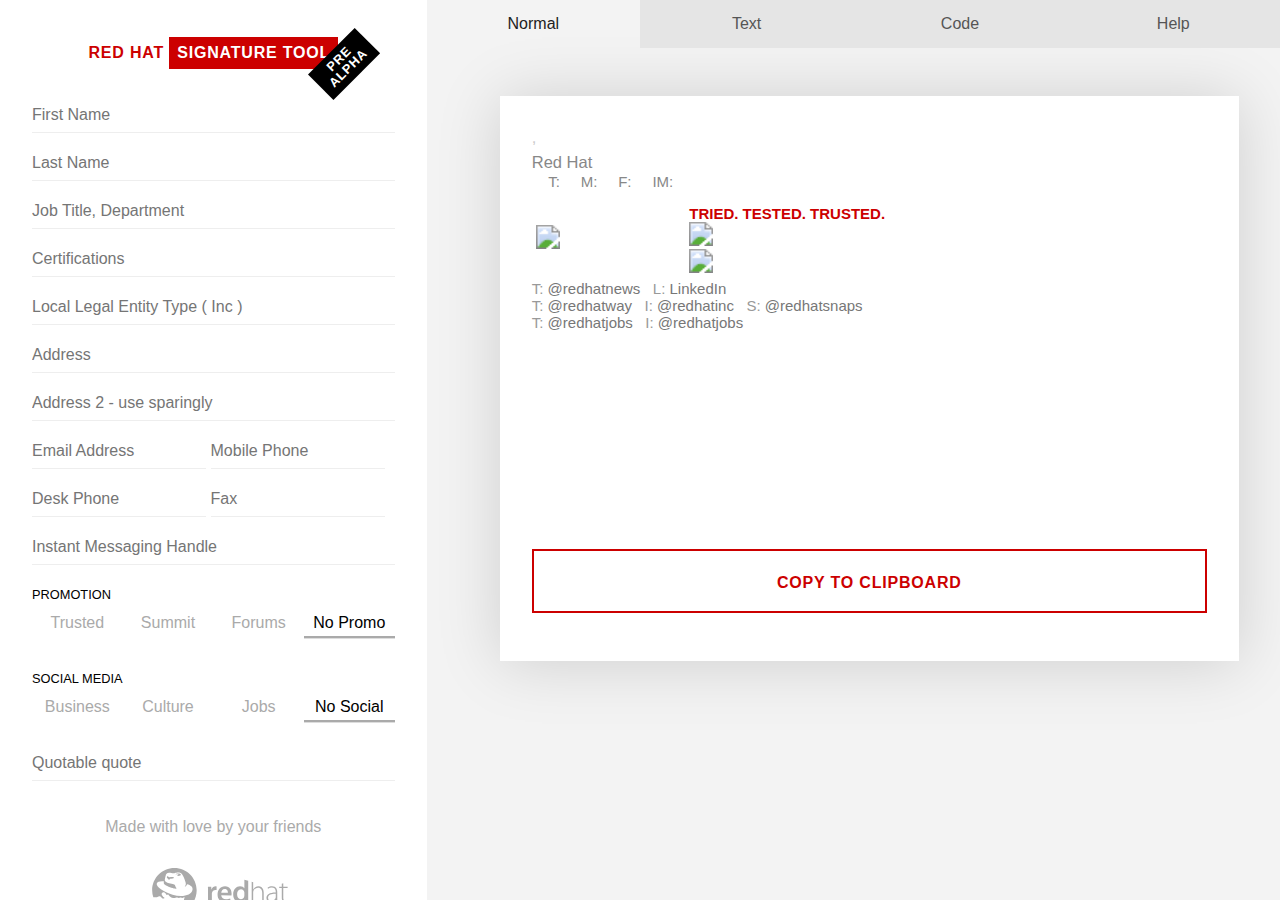
==== index.html @ 238000a9 "clipboard buttons added" ====
<!DOCTYPE html>
<html>
<head>
  <meta charset="UTF-8">
  <meta name="viewport" content="initial-scale=1">
  <title>Email Signature Generator</title>
  <link href="css/style.css"                  rel="stylesheet" />
  <link href="fonts/overpass.css"             rel="stylesheet" />
  <link href="fonts/overpass-mono.css"        rel="stylesheet" />
  <script src="js/jquery-3.1.1.js"></script>
</head>
<body>

<input type="checkbox" id="hideform"/>
<label for="hideform">Form</label>
<form>
<h1 class="badge">Red Hat <span>Signature Tool <em>PRE <br>Alpha</em></span></h1>

<input type="text"  class="firstname"  name="firstname" placeholder="First Name"/>
<input type="text"  class="lastname"   name="lastname"  placeholder="Last Name"/>
<input type="text"  class="position"  placeholder="Job Title, Department"/>
<input type="text"  class="certs"      placeholder="Certifications"/>

<input type="text"  class="legal"      placeholder="Local Legal Entity Type ( Inc )" title="eg:  Inc / Asia Pacific Pte Ltd "/>
<input type="text"  class="address"   placeholder="Address"/>
<input type="text"  class="address2"  placeholder="Address 2 - use sparingly"/>
<input type="email" class="email"     placeholder="Email Address"/>
<input type="tel"   class="mobile"    placeholder="Mobile Phone"/>
<input type="tel"   class="telephone" placeholder="Desk Phone"/>
<input type="tel"   class="fax" placeholder="Fax"/>
<input type="text"  class="im"  placeholder="Instant Messaging Handle"/>

<h3>Promotion</h3>
<div class="promo-selector options">
<input type="radio" name="promo-selector" id="promo-1" />
<label for="promo-1" >Trusted</label>

<input type="radio" name="promo-selector" id="promo-2" />
<label for="promo-2" >Summit</label>

<input type="radio" name="promo-selector" id="promo-3" />
<label for="promo-3" >Forums</label>

<input type="radio" name="promo-selector" id="nopromo" checked/>
<label for="nopromo" >No Promo</label>
<span></span></div>

<h3>Social Media</h3>
<div class="social-selector options">

<input type="radio" name="social-selector" id="social-1" />
<label for="social-1" >Business</label>

<input type="radio" name="social-selector" id="social-2" />
<label for="social-2" >Culture</label>

<input type="radio" name="social-selector" id="social-3" />
<label for="social-3" >Jobs</label>

<input type="radio" name="social-selector" id="nosocial" checked/>
<label for="nosocial" >No Social</label>
<span></span></div>

<input type="text" class="quote" placeholder="Quotable quote"/>


<div class="team-promo">
<a href="https://brand.redhat.com" target="_blank">
<p >Made with love by your friends</p>

<?xml version="1.0"?>
<svg xmlns="http://www.w3.org/2000/svg" viewBox="0 0 500 170" style="display:block; margin:.5em" height="3em" width="100%" class="redhat-logo">
<path  style="fill:currentcolor" d="m 495.6,120.6 c 0,1.8 -1.5,3.3 -3.3,3.3 -1.8,0 -3.3,-1.5 -3.3,-3.3 0,-1.8 1.5,-3.3 3.3,-3.3 1.8,0 3.3,1.5 3.3,3.3 z m -3.3,-4 c -2.2,0 -4,1.8 -4,4 0,2.2 1.8,4 4,4 2.2,0 4,-1.8 4,-4 0,-2.2 -1.8,-4 -4,-4 z m 0,3.8 c 0.6,0 1,-0.1 1,-0.7 0,-0.5 -0.4,-0.6 -0.9,-0.6 l -0.8,0 0,1.3 z m -0.7,2.3 -0.6,0 0,-4.1 1.5,0 c 1,0 1.5,0.3 1.5,1.1 0,0.8 -0.5,1.1 -1.1,1.2 l 1.2,1.8 -0.7,0 -1.1,-1.8 -0.7,0 z m -22.2,-64.92 0,11.91 15.4,0 0,4.34 -15.4,0 0,35.17 c 0,6.9 2.2,11.2 8,11.2 2.8,0 4.7,-0.4 6.1,-0.9 l 0.7,4.2 c -1.8,0.7 -4.2,1.3 -7.5,1.3 -3.9,0 -7.2,-1.3 -9.3,-3.9 -2.5,-2.8 -3.3,-7.4 -3.3,-12.9 l 0,-34.17 -9.1,0 0,-4.34 9.1,0 0,-9.94 z m -21.3,32.06 c 0,-9.67 -3,-21.38 -18.6,-21.38 -4.9,0 -10.9,1.32 -15.8,4.67 l 1.7,3.89 c 3.9,-2.76 8.8,-4.03 13.5,-4.03 12.8,-0.1 13.9,10.59 13.9,15.94 l 0,1.44 c -22,-0.23 -33,7.33 -33,19.73 0,7.3 5,14.9 15.9,14.9 8.6,0 14.6,-4.8 16,-6.9 l 2.3,5.7 4.9,0 c -0.6,-4.2 -0.8,-8.6 -0.8,-12.9 z m -5.3,16.66 c 0,0.9 -0.2,2.1 -0.6,3.2 -1.8,5.3 -7,10.9 -16,10.9 -5.6,0 -10.7,-3.5 -10.7,-11.3 0,-13 15.5,-14.77 27.3,-14.43 z m -42.7,-15.34 0,32.64 -5.3,0 0,-32.05 c 0,-9.74 -3.8,-18.62 -14.9,-18.62 -7.7,0 -14,5.52 -16.3,12.25 -0.6,1.6 -0.8,3.13 -0.8,5.33 l 0,33.09 -5.3,0 0,-71.31 5.3,1.58 0,25.29 0.3,0 c 1.5,-3.01 4.1,-5.92 7.3,-7.8 3.1,-1.91 6.8,-3.1 10.9,-3.1 5.2,0 18.8,2.56 18.8,22.7 z m -68.5,1.09 c 0,-1.09 -0.1,-2.46 -0.3,-3.57 -1.3,-5.26 -5.7,-9.59 -11.8,-9.59 -8.8,0 -13.7,7.76 -13.7,17.81 0,9.9 4.9,17.2 13.5,17.2 5.6,0 10.5,-3.9 11.8,-9.8 0.4,-1.2 0.5,-2.5 0.5,-3.9 z M 202.9,87.1 c 0,-7.23 -0.1,-12.55 -0.4,-17.36 l 11.8,0 0.5,10.26 0.4,0 c 2.7,-7.6 9,-11.48 14.8,-11.48 1.4,0 2.1,0 3.2,0.29 l 0,12.87 c -1.3,-0.25 -2.4,-0.38 -4.1,-0.38 -6.5,0 -11,4.14 -12.2,10.33 -0.3,1.2 -0.4,2.65 -0.4,4.17 l 0,28 -13.7,0 z m 142.3,21.5 c 0,5.6 0.2,11.5 0.5,15.2 l -12.2,0 -0.6,-8.6 -0.3,0 c -3.2,6.1 -9.7,9.8 -17.5,9.8 -12.9,0 -23.1,-11 -23.1,-27.6 -0.1,-18.13 11.2,-28.88 24.2,-28.88 7.4,0 12.7,3.05 15.1,7.04 l 0.3,0 0,-30.48 13.6,3.85 z m -59.3,-8.1 c 0.2,-1.2 0.5,-3.3 0.5,-5.8 0,-11.83 -5.8,-26.28 -23.3,-26.28 -17.4,0 -26.5,14.11 -26.5,28.98 0,16.6 10.3,27.4 27.9,27.4 7.8,0 14.2,-1.4 18.8,-3.4 l -2,-9.4 c -4.1,1.5 -8.6,2.5 -14.9,2.5 -8.7,0 -16.3,-4.3 -16.7,-14.1 z m -36.2,-9.58 c 0.6,-5.54 4.1,-13.17 12.5,-13.17 9.2,0 11.3,8.16 11.3,13.17 z m -83.8,29.68 c 0,1.8 -1.4,3.3 -3.2,3.3 -1.8,0 -3.3,-1.5 -3.3,-3.3 0,-1.8 1.5,-3.3 3.3,-3.3 1.8,0 3.2,1.5 3.2,3.3 z m -3.2,-4 c -2.2,0 -4,1.8 -4,4 0,2.2 1.8,4 4,4 2.2,0 4,-1.8 4,-4 0,-2.2 -1.8,-4 -4,-4 z m 0,3.8 c 0.5,0 1,-0.1 1,-0.7 0,-0.5 -0.5,-0.6 -0.9,-0.6 l -0.9,0 0,1.3 z m -0.8,2.3 -0.6,0 0,-4.1 1.6,0 c 0.9,0 1.4,0.3 1.4,1.1 0,0.8 -0.4,1.1 -1,1.2 l 1.1,1.8 -0.7,0 -1,-1.8 -0.8,0 z"></path>
<path style="fill:#fff" d="M150.1 125c-3.1-.7-6.3-1.1-9.5-1.1-5.6 0-10.8.8-14.4 2.5-.8.4-.8.9-.6 1.6.4 1.3-.3 2.7-3.9 3.5-5.4 1.2-8.8 6.7-10.7 8.6-2.3 2.1-8.8 3.5-7.8 2.2.8-1 3.7-4.2 5.4-7.6 1.6-3 3-3.9 4.9-6.8.6-.8 2.8-3.8 3.4-6.2.8-2.3.5-5.2.8-6.4.4-1.7 2-5.4 2.1-7.5.1-1.2-4.9 1.7-7.3 1.7-2.4 0-4.8-1.5-6.9-1.6-2.7-.1-4.4 2.1-6.74 1.7-1.37-.2-2.52-1.4-4.9-1.5-3.4-.2-7.57 1.9-15.38 1.6-7.68-.2-14.77-9.7-15.74-11.2-1.13-1.8-2.52-1.8-4.03-.4-1.5 1.4-3.36.3-3.9-.6-1-1.8-3.7-6.92-7.87-8-5.77-1.5-8.7 3.2-8.3 6.9.38 3.8 2.83 4.9 3.96 6.9 1.12 2 1.7 3.3 3.84 4.2 1.5.6 2.07 1.6 1.62 2.8-.4 1.1-1.97 1.3-3 1.4-2.2.1-3.74-.5-4.86-1.2-1.3-.9-2.37-2-3.5-4-1.33-2.2-3.4-3.1-5.83-3.1-1.16 0-2.24.3-3.2.8-3.8 2-8.3 3.1-13.17 3.1H9.1C19.64 138.5 49.14 161 83.88 161c27.73 0 52.13-14.3 66.23-36"></path>
<path style="fill:currentcolor" d="m 150.1,125 c -2.6,-0.6 -6.3,-1.1 -9.5,-1.1 -5.6,0 -10.7,0.9 -14.4,2.5 -0.5,0.2 -0.7,0.6 -0.7,1.1 0,0.2 0,0.4 0.1,0.5 0.4,1.3 -0.3,2.7 -3.9,3.5 -5.4,1.2 -8.8,6.7 -10.7,8.6 -2.3,2.1 -8.8,3.5 -7.8,2.2 0.8,-1 3.7,-4.2 5.4,-7.6 1.6,-3 3,-3.9 4.9,-6.8 0.6,-0.8 2.8,-3.8 3.4,-6.2 0.8,-2.3 0.5,-5.2 0.8,-6.4 0.4,-1.7 2,-5.4 2.1,-7.5 0.1,-1.2 -4.9,1.7 -7.3,1.7 -2.4,0 -4.8,-1.5 -6.9,-1.6 -2.6,-0.1 -4.3,2.1 -6.74,1.7 -1.36,-0.2 -2.51,-1.4 -4.9,-1.5 -3.41,-0.1 -7.56,1.9 -15.37,1.6 -7.68,-0.2 -14.78,-9.7 -15.75,-11.2 -1.13,-1.8 -2.52,-1.8 -4.03,-0.4 -1.51,1.4 -3.37,0.3 -3.9,-0.6 -1.01,-1.8 -3.7,-6.92 -7.87,-8 -5.77,-1.5 -8.69,3.19 -8.31,6.9 0.38,3.8 2.83,4.9 3.96,6.9 1.14,2 1.72,3.3 3.85,4.2 1.51,0.6 2.07,1.6 1.62,2.8 -0.39,1.1 -1.96,1.3 -3,1.4 -2.2,0.1 -3.74,-0.5 -4.86,-1.2 -1.31,-0.9 -2.37,-2 -3.51,-4 -1.32,-2.2 -3.4,-3.1 -5.82,-3.1 -1.15,0 -2.23,0.3 -3.19,0.8 -3.8,2 -8.31,3.1 -13.18,3.1 l -5.481,0 C 6.45,99.4 5,90.95 5,82.13 5,38.57 40.32,3.26 83.88,3.262 c 43.52,0 78.82,35.31 78.82,78.87 0,15.77 -4.6,30.57 -12.6,42.87 z m -49.2,-7.2 c -1.03,1.2 -1.47,1.6 -2.21,2.2 -1.78,1.4 -3.81,-0.2 -5.11,-1 -2.9,-1.7 -5.23,-0.6 -5.8,0.7 -0.57,1.3 0.1,2.9 1.64,2.7 2.21,-0.3 2.31,0.1 3.9,1.1 2.98,1.9 5.15,0.8 6.26,-0.1 0.92,-0.7 1.42,-1.3 1.92,-2.2 0.9,-1.7 0.2,-3 -0.3,-3.4 -0.1,-0.1 -0.2,-0.1 -0.3,0 z"></path>
<path style="fill:#fff" d="m 87.26,25.76 c 3.86,-0.47 10.35,-1.28 10.82,1.61 0.18,1.13 -1.98,2.32 -5.13,3.05 -0.34,0.1 -0.33,0.54 0,0.67 1.32,0.38 2.86,0.65 4.49,0.65 5.06,0.12 9.16,-1.71 9.26,-4.07 0.1,-2.36 -4,-4.39 -9.04,-4.49 -0.99,0 -1.98,0 -3.09,0.15 -3.02,0.3 -5.62,1.1 -7.42,1.98 -0.29,0.14 -0.28,0.45 0.11,0.45 z m -9.53,15.06 c 4.35,-0.32 4.79,-1.32 4.66,-2.39 -0.14,-1.25 -2.77,-2.71 -6.67,-2.71 -3.84,0 -6.6,0.46 -8.99,0.56 -2.39,0.1 -4.24,-1.69 -5.1,-2.76 -0.71,-0.88 -2.97,-1.73 -4.2,1.1 -1.24,2.86 1.07,5.93 2.97,6.33 0,0 3.17,5.89 5.57,3.33 1.71,-1.82 2.65,-2.8 11.76,-3.46 z m 43.87,28.83 c 2.9,-1.57 5.5,-3.63 6.8,-8.5 13.4,3.02 21.3,10 19.6,19.43 C 144.2,101.3 110.3,108.3 77.23,98.3 45.75,88.79 18.11,69.8 21.31,58.68 c 1.86,-6.48 12.13,-9.24 25.82,-7.76 -2.08,4.23 -1.92,9.21 7.14,14.75 11.07,6.29 29.79,11.66 34.85,11.14 1.89,-0.2 3.58,-1.13 1.89,-2.27 -1.7,-1.13 -3.21,-3.4 -4.16,-7.36 C 86.33,64.97 85.73,61.89 73.83,59.63 48.31,54.77 49.29,47.55 50.05,43.4 c 0,0 2.26,-10.19 3.21,-13.78 0.94,-3.59 3.38,-11.82 19.82,-8.12 9.5,2.14 14.62,-0.52 17.24,-1.19 7.1,-1.82 14.98,-0.57 19.28,3.9 4.5,4.63 10.7,18.9 13.7,29.57 1.5,5.42 1.1,8.02 0.3,9.85 -0.5,1.25 -0.8,2.05 -2.7,5.22 -0.3,0.56 -0.1,1.17 0.7,0.8 z"></path>
</svg>
<h4>BRAND TEAM</h4>
<br></a>
</div>
</form>



<section class="preview">
<input type="radio" name="preview"  id="normal-view" checked />
<label for="normal-view">Normal</label>

<input type="radio" name="preview"  id="text-view"/>
<label for="text-view">Text</label>

<input type="radio" name="preview"  id="html-view" />
<label for="html-view">Code</label>

<input type="radio" name="preview"  id="help" />
<label for="help">Help</label>

<section  class="sig-section standard">
<div class=" sig-container">


<p class="fullname-container" style="font-weight:bold; margin:0; padding:0; font-size: 14px; text-transform: uppercase; margin-bottom:0;">
  <span class="firstname-container"></span> <span class="lastname-container"></span></p>

<p class="position-container" style="font-weight:normal; font-size:11px;  margin:0;margin-bottom:4px;  text-transform: uppercase"><span class="position"></span><span class="cert" style=color:#ccc;"">, <span  style="font-weight:normal; color:#aaa;  margin:0; "></span></span></p>
<p  class="legal-container"  style="font-weight:normal; margin:0; font-size:11px; color:#888;">Red Hat <span></span></p>


<span class="address-container" style="font-size:10px; margin: 0; color:#aaa;">
<p style="font-size:11px; margin: 0 ;"></p>
</span>
<span class="address2-container" >
<p style="font-size:11px; margin: 0 ; color:#aaa;"></p>
</span>

<p class="contact-container"
    style="font-weight:normal; margin:0; font-size:10px; color:#888; margin-bottom:6px; ">

    <span class="email-container" style="margin:0; padding:0;">
      <a class="email-anchor" style="color:#0088ce;font-size:10px;margin:0;text-decoration:none;font-family:'overpass', sans-serif;" href="mailto:"><span class="output_email_address"></span></a>
       &nbsp; &nbsp;
    </span>

    <span class="telephone-container">T: <a href="" style="color:#0088ce;font-size:11px;margin:0;text-decoration:none;font-family:'overpass', sans-serif;"></a>  &nbsp; &nbsp;</span>
    <span class="mobile-container"   >M: <a href="" style="color:#0088ce;font-size:11px;margin:0;text-decoration:none;font-family:'overpass', sans-serif;"></a>  &nbsp; &nbsp;</span>
    <span class="fax-container"      >F: <a href="" style="color:#0088ce;font-size:11px;margin:0;text-decoration:none;font-family:'overpass', sans-serif;"></a>  &nbsp; &nbsp;</span>
    <span class="im-container"      >IM: <span></span></span>
</p>
<table border="0" cell-padding="0" cell-spacing="0">
<tr>
<td width="100px"><a href="https://red.ht/sig"> <img src="https://www.redhat.com/profiles/rh/themes/redhatdotcom/img/logo-red-hat-black.png" width="90" height="auto"></a> </td>


<td class="promo" style="font-weight:normal; font-size:10px; ">
<div class="promo promo-1"><a href="https://redhat.com/trusted" style="text-decoration: none; color:#c00; font-weight: bold;">TRIED. TESTED. TRUSTED.</a></div>
<div class="promo promo-2">
<a href="https://redhat.com/summit"  style="text-decoration:none;" target="_blank"><img outline="0" width="70px"
height="auto"
style="outline:0"
src="https://www.redhat.com/cms/managed-files/summit_logo_170_0.png" /></a>
</div>

<div class="promo promo-3">

  <a href="https://www.redhat.com/en/about/events?f[0]=field_event_type%3A531&rset1_format=list"  style="text-decoration:none;" target="_blank">
  <img width="80px"
  height="auto"
  style="outline:0"
  src="https://s3.amazonaws.com/media-p.slid.es/uploads/team-32/images/2697597/forum-logo.svg
"></a></div>
</td>


</tr></table>

<div class="social" style="font-weight:normal; font-size:10px;">
<div class="social social-1"  style="color:#999;">
  T: <a href="https://twitter.com/redhatnews"        title="twitter"   target="_blank" style="text-decoration:none; color:#777">@redhatnews</a> &nbsp;
  L: <a href="https://www.linkedin.com/company/red-hat"  title="LinkedIn" target="_blank" style="text-decoration:none; color:#777">LinkedIn</a>
</div>
<div class="social social-2" style="color:#999;">
  T: <a href="https://twitter.com/redhatway"        title="twitter"   target="_blank" style="text-decoration:none; color:#777">@redhatway</a> &nbsp;
  I: <a href="https://instagram.com/redhatinc"      title="instagram" target="_blank" style="text-decoration:none; color:#777">@redhatinc</a> &nbsp;
  S: <a href="https://snapchat.com/add/redhatsnaps" title="snapchat"  target="_blank" style="text-decoration:none; color:#777">@redhatsnaps</a>

</div>
<div class="social social-3" style="color:#999;">
  T: <a href="https://twitter.com/redhatjobs"        title="twitter"   target="_blank" style="text-decoration:none; color:#777">@redhatjobs</a> &nbsp;
  I: <a href="https://instagram.com/redhatjobs"      title="instagram" target="_blank" style="text-decoration:none; color:#777">@redhatjobs</a> &nbsp;

</div>

</div>

<div class="quote-container"  style="margin: 1em 0;font-size: 10px; font-style:italic">
  <blockquote style="margin:0; font-size: 10px; font-style:italic"></blockquote></div>

</div>
<a class="btn plaintext" />copy to clipboard</a>

</section>

<section  class=" plaintext sig-section">
<div class=" sig-container" id="standard-target">

<p class="fullname-container"><span class="firstname-container"></span> <span class="lastname-container"></span></p></p>
  <span class="position-container">
    <span class="position"></span>
    <span class="cert">, <span></span></span>
  </span>
<br>
  <p    class="legal-container"> Red Hat <span></span></p>
  <span class="address-container"><p></p> </span>
  <span class="address2-container" ><p></p></span>
  <p class="contact-container">
      <span class="email-container"> <span class="email-anchor"><span class="output_email_address"></span></span> &nbsp; &nbsp; </span>
      <span class="telephone-container">T: <a></a> &nbsp; &nbsp;</span>
      <span class="mobile-container"   >M: <a></a>  &nbsp; &nbsp;</span>
      <span class="fax-container"      >F: <a></a> &nbsp; &nbsp;</span>
      <span class="im-container"       >IM: <span></span></p>

  <p>
    <span class="promo">
      www.redhat.com  |
      <span class="promo promo-1">TRIED. TESTED. TRUSTED. | redhat.com/trusted</span>
      <span class="promo promo-2"> Red Hat Summit | redhat.com/summit </span>
      <span class="promo promo-3">Red Hat Forum - We are coming to a city near you</span>
    </span>
  </p>

  <div class="social" >
  <div class="social social-1" > Twitter: @redhatnews | linkedin.com/company/red-hat  </div>
  <div class="social social-2" > Twitter:  @redhatway  | Instagram: @redhatinc |  Snapchat: @redhatsnaps </div>
  <div class="social social-3" > Twitter: @redhatjobs  |  Instagram: @redhatjobs  </div>
  </div>

  <div class="quote"><blokquote></blockquote></div>
</div>
<a class="btn plaintext" />copy to clipboard</a>

</section>
<section  class="sig-section html">
<div class="sig-container " id="html">

<textarea class="form-control" rows="10">
Type something in the editor
</textarea>

</div>
<a class="btn plaintext" />copy to clipboard</a>

</section>

<section  class="sig-section help">

<h1>How to use your signature</h1>
<p>Click the box and copy to your clipboard, then paste it into your email client's signature setting.</p>
<p>Detailed instructions soon</p>
 
</section>
</section>
<script src="js/clipboard.min.js"></script>
<script src="js/index.js"></script>

</body>
</html>
---- css/style.css ----
* {
  box-sizing: border-box;
}


::selection {
  background: #c00; color: white; opacity:1;/* WebKit/Blink Browsers */
}
::-moz-selection {
  background: #c00; color: white;opacity:1; /* Gecko Browsers */
}

body {
  margin: 0;
  padding: 0;
  height: 101vh;
}
.badge em{position:absolute; right:-3em; color: white;
  background-color:black;  line-height:1em; top:.7em; font-size:.8em;
  padding: .4em .7em; display:block; transform:rotate(-45deg); font-style:normal;
animation: beta-wobble 6s cubic-bezier(.1,.1,.1,2) infinite ;
}

@keyframes beta-wobble{

45%{transform:rotate(-45deg)}
48%{transform:rotate(-30deg)}
55%{transform:rotate(-45deg)}
}
.badge span{position:relative}
.badge {user-select:none;
position:relative;
  text-transform: uppercase;
  line-height: 1em;
  font-weight: 800;
  font-size: 1em;
  cursor:normal;
  text-align: center;
  letter-spacing: .05em;
  color: #c00;
  padding: 0.666em 0;
}

.badge span {
  font-weight: 700;
  position: relative;
  background-color: #c00;
  color: #fff;
  display: inline-block;
  white-space: nowrap;
  padding: 0em 0.5em;
  height: 2em;
  line-height: 2em;
  background-image: url("data:image/svg+xml;charset=utf8,%3Csvg xmlns='http://www.w3.org/2000/svg' viewBox='0 0 10 10' preserveAspectRatio='none' style='fill:#a00'%3E %3Cpath d='M 10,0 10,10 0,10 Z'/%3E %3C/svg%3E");
}

body, input {
  font-family: overpass,sans-serif;
}
label, h3{user-select:none}

h3 {
  font-weight: 500;
  font-size: .8em;
  text-transform: uppercase;
  padding-top: 0em;
  margin:0; padding:0;
  margin-bottom:-3em;
}

.standard {
  margin: 1em 0;
}

.plaintext {
  font-family: overpass-mono, monospace;
  font-size: 10px;
}
.plaintext *{margin:0 !important; padding:0 !important;}

form {
  line-height: 3em;
  overflow: hidden;
  overflow-y:auto;

  transition: all .5s ease;
  min-height: 5em;
  background-color: #fff;

  padding: 1em 2em;
  position: relative;

}

.preview {
  height: 100vh;
  background: #f3f3f3 /*linear-gradient(to left, transparent 0%, #ccc 100%)*/;

  background-repeat: repeat-y;
  background-size: .5em;
  background-position: top left;
}

label[for="hideform"] {
  padding: 0 1em;
  cursor: pointer;
  user-select: none;
  background-color: rgba(20,20,20,0.8);

  transition: all .3s ease;
  display: block;
  width: 9em;
  line-height: 3em;
  height: 3em;
  color: white;
  position: relative;
  z-index: 9;
}


.team-promo{text-align:center; user-select:none; color:#aaa;}

.team-promo a{color:currentcolor; text-decoration:none;}
label[for="hideform"]:before {
  content: "Hide ";
}

[id="hideform"] {
  display: none;
}
[id="hideform"]:checked ~ label[for="hideform"] {
  background-color: #c00;
  color: white;
  width: 10em;
  z-index:9;
  top: 3em;
}
[id="hideform"]:checked ~ label[for="hideform"]:before {
  content: "Show ";
}
[id="hideform"]:checked ~ form {
  max-height: 0;
  min-height: 0;
  height: 0;
  opacity: 0;
  padding:0; margin:0;
}

label[for="hideform"] {
  position: fixed;
  top: 5em;
  right: 0;
}

.options {
  padding: .666em 0;
  margin: 0;
  height: 3em;
  white-space: nowrap;
}

.options label {
  cursor: pointer;
  padding: .5em 0;
  transition: box-shadow .15s ease;
  color: #aaa;
  width: 25%;
  margin: 0;
  display: inline-block;
  float: left;
  text-align: center;
}

.options {
  clear: both;
}

.options [type="radio"] {
  cursor: pointer;
  position: absolute;
  appearance: none;
  display: inline-block;
  float: left;
  width: 25%;
  margin: 0;
  padding: 0;
  top: 0;
  opacity: 0;
  height: 4.5em;
  z-index: 9;
}
.options [type="radio"]:checked + label {
  color: #000;
}
.options [type="radio"]:focus + label {
  color: 000;

}
 .options [type="radio"]:focus ~ span {
  background-color: transparent;
  top: 3.25em;focus
  opacity: 0.4;
  height: .4em; box-shadow: none;
  animation: pulse 3s ease ;
  box-shadow: 0 .2em #7cd5ee ;

}

@media (min-width: 55em) {
  .options {
    position: relative;
}

form{max-height: 100vh;}
  [for="hideform"] {
    display: none !important;
  }


  [id="hideform"]:checked ~ .preview { margin-left:0}
[id="hideform"]:checked ~ label[for="hideform"] {
    display: block !important;
  }

.preview{transition: margin .5s ease}



form{width: 50%;position: absolute;
top: 0;
left: 0;


}


  [for="hideform"] {
    display: none !important;
  }

[id="hideform"]:checked ~ label[for="hideform"] {
    display: block !important;
  }



    .preview {
      margin-left: 50%;

    }
}
@media (min-width: 70em) {
  form {
    width: 33.333%;
    min-height: 100vh;
    transition: none;
    position: absolute;
    top: 0;
    left: 0;
  }
  .preview {
    margin-left: 33.33333%;
    padding-left: 2em;
  }
}
.options {
  position: relative;
}

.options:nth-child(odd) {

}

.options:nth-child(odd):before {
  content: "";
  display: block;
  top: 0;
  height: 3em;
  position: absolute;
}

.options > span {
  display: block;
  height: .125em;
  padding: 0;
  position: absolute;
    width: 25%;
  transition: all cubic-bezier(0.4, 0.1, 0.1, 1.3) 0.35s;
  left: 75%;
  top:3.2em;
  height: .25em; box-shadow: 0 .15em #aaa
}


.options input:nth-child(1):checked ~ span {
  opacity: 1;
  left: 0;
}

.options input:nth-child(3):checked ~ span {
  opacity: 1;
  left: 25%;
}

.options input:nth-child(5):checked ~ span {
  opacity: 1;
  left: 50%;
}

.options input:nth-child(7):checked ~ span {
  opacity: 1;
  left: 75%;
}


[type="text"],
[type="email"],
[type="tel"] {
  transition: box-shadow 0.3s cubic-bezier(0.2, 0.1, 0.1, 1.5);
  outline: 0;
  background-color: transparent !important;
  font-weight: 400;
  font-size: 1em;
  padding: 0.5em 0;
  box-shadow: 0 1px #eee;
  border: 0;
  border-radius: 0;
  width: 100%;
}
[type="text"]:focus,
[type="email"]:focus,
[type="tel"]:focus {
  box-shadow: 0 .22em #7cd5ee ;
  animation: pulse 3s ease ;
}


@keyframes pulsetab {
    50% {
      box-shadow: inset 0 .22em #0aa6d9
    }
}


@keyframes pulse {
    50% {
      box-shadow: 0 .22em #0aa6d9
    }
}


[type="email"] ,
[type="tel"] {
  width: 48%;
}

/* Change Autocomplete styles in Chrome*/
input:-webkit-autofill,
input:-webkit-autofill:hover,
input:-webkit-autofill:focus
input:-webkit-autofill,
textarea:-webkit-autofill,
textarea:-webkit-autofill:hover
textarea:-webkit-autofill:focus,
select:-webkit-autofill,
select:-webkit-autofill:hover,
select:-webkit-autofill:focus {
  background-color: transparent !important;
  transition: background-color 5000s ease-in-out 0s;
}


input:-webkit-autofill, select:-webkit-autofill, textarea:-webkit-autofill {
    background-color: #fff!important;
    -webkit-box-shadow: 0 0 0 1000px #fff inset, 0 0.2em 0.5em #ccc;
    border-color: #fff !important;
    animation: none !important;}

.sig-container{  zoom:1.5;  min-height: 30vh;
  user-select: all;
}

.sig-section {
  max-width: 90%;
  min-width: 30%;
  padding: 2em;
  box-shadow: 0 0.1em 3.75em rgba(0, 0, 0, 0.15);
  margin: 2em auto !important;
  background-color: white;
}


h4{
  margin:0 auto;
  text-align:center;
  max-width: 12em;
  line-height:1.3em;
  font-weight: 900;
  padding: .333em 0;
  border: .2em solid;
  border-style: solid none;}




.sig-container {
  margin-top: 0em;
}

.preview {
  position: relative;
  top: 0;
  margin-top: 0;
  padding-top: 4em;
}
.preview{position:relative}
.preview > input,
.preview > label {
  cursor: pointer; box-sizing:border-box;
  width: 25%;
  position: absolute;
  top: 0; left:0;
  display: block;
  height: 3em;
  line-height: 3em;
  text-align: center;
  background-color: #e5e5e5;
  margin: 0;
  padding: 0;
  appearance: none;
  outline: 0;
  color: #555;
}

 #normal-view, #normal-view + label,
{
  left: 0%;
}
#text-view, #text-view + label{
  left: 25%;}

#html-view, #html-view + label {
  left: 50%;
}
#help, #help + label {
  left: 75%;
}

.preview > input {
  box-shadow: 0 0 .2em;
  opacity: 0;
  height: 4em;
}
.preview > input:checked + label {
  background-color: transparent;
  color: #222;
}

.sig-section {
  display: none;
}

.preview input:nth-child(1):checked ~ .sig-section.standard {  display: block;}

.preview input:nth-child(1):checked ~ .sig-section.standard {  animation:loadsig 1s cubic-bezier(.2,.1,.1,1.3) 1;}
.preview input:nth-child(1):checked ~ .sig-section.standard .btn {  animation:fade-in 2s 0s cubic-bezier(.2,.1,.1,1.3) 1;}

.preview input:nth-child(3):checked ~ .sig-section.plaintext {  display: block;}

.preview input:nth-child(3):checked ~ .sig-section.plaintext  {  animation:loadsig 1s cubic-bezier(.2,.1,.1,1.3) 1;}
.preview input:nth-child(3):checked ~ .sig-section.plaintext .btn {  animation:fade-in 2s 0s cubic-bezier(.2,.1,.1,1.3) 1;}

.preview input:nth-child(5):checked ~ .sig-section.html {  display: block;}
.preview input:nth-child(5):checked ~ .sig-section.html  {  animation:loadsig 1s cubic-bezier(.2,.1,.1,1.3) 1;}
.preview input:nth-child(5):checked ~ .sig-section.html .btn  {  animation:fade-in 2s 0s cubic-bezier(.2,.1,.1,1.3) 1;}

h1{line-height:1em; font-weight: 500;}

.preview input:nth-child(7):checked ~ .sig-section.help {  display: block;     max-height: 100%;
}
.preview input:nth-child(7):checked ~ .sig-section.help {animation:loadsig 1s cubic-bezier(.2,.1,.1,1.3) 1;
}

.preview input:checked ~ .sig-section{}

@keyframes loadsig{
  0%{transform:scale(.9802195); opacity:0}
}


.sig-container{position:relative}
textarea {
border-radius:0;
  position:absolute; top:0; left:0; right:0; bottom:0; height: 100%; width: 100%;
  padding: 0em 0em;
  background-color:#fff; color: #000; font-family: overpass-mono, monospace;
  white-space: pre;
  font-weight: 300;
  user-select: all;
  border: 0;
  outline: 0;overflow:hidden;
  overflow-x: hidden !important ;
  overflow-y: scroll !important ;
  font-size: 9px;
}


a,label,input{-webkit-tap-highlight-color: rgba(0,0,0,0);}

.preview {
  position: relative;
}

.preview input + label:before {
  content: "";
  background-color: transparent;
  position: absolute;
  display: block;
  top: 0%;
  z-index: -1;
  margin: 0 auto;
  left: 50%;
  margin-top: -3em;
  margin-left: -3em;
  border-radius: 50%;
  height: 6em;
  width: 6em;
  transform: scale(0.01);
}

.preview label {
overflow:hidden;
 z-index:1;
}

.preview input:checked + label:before {
  animation: flash .4s linear forwards;
}

.preview input:focus + label {
  animation: pulsetab 2s ease ;
  box-shadow: inset 0  0.2em #7cd5ee;
}

@keyframes flash {
  0% {
    transform: scale(0.1);
  }
  60% {
    background-color: #fff;
  }
  100% {
    transform: scale(2.23);
  }
}





 .btn{
   font-family: overpass, sans-serif ;
   font-size: 1rem ;
   color:#c00;
   letter-spacing:.05em;
   text-transform: capitalize;
   font-weight: 600;
   margin:1em auto !important;
   display:block;
   appearance:none;
   width: 100%; height:4em;
   text-transform: uppercase;
   line-height: 4em;
   border:none;
   cursor:pointer;
   border-color: #c00;
   border-width: 2px !important;
   border-style:solid;
   background: linear-gradient(-45deg,transparent 50%,#c00 50.01%,#c00 100%);
   background-size: 250%;
   text-align:center;
   background-position: 100% 100%;
   transition: background-position .2s linear, color .2s ease-out, background-color .1s ease-out .2s
}


@keyframes fade-in{
  0%{opacity:0}
  50%{opacity:0}
}

 .btn:active,
 .btn:focus,
 .btn:hover {
    background-position: 0% 0%;
    color: #fff;
}



/*error when too many values exist - currently busted */
/*.sig-container {position:relative}
.sig-container > :nth-child(11):before{content:"Too complex, please remove non-essential entries";  font-weight: 600; display:inline-block; vertical-align:bottom; padding: 10vh .5em; box-shadow: inset 0 0 0 .1em #c00;position:absolute; top:0; left:0; right:0; bottom:0;  font-style:regular;
background-color:#c00; color:#c00; font-size: 3em;
background: repeating-linear-gradient(
  -45deg,
  rgba(255,255,255,0.95),
  rgba(255,255,255,0.95) 3px,
  rgba(255,255,255,0.5) 3px,
  rgba(255,255,255,0.5) 10px
);
}
*/
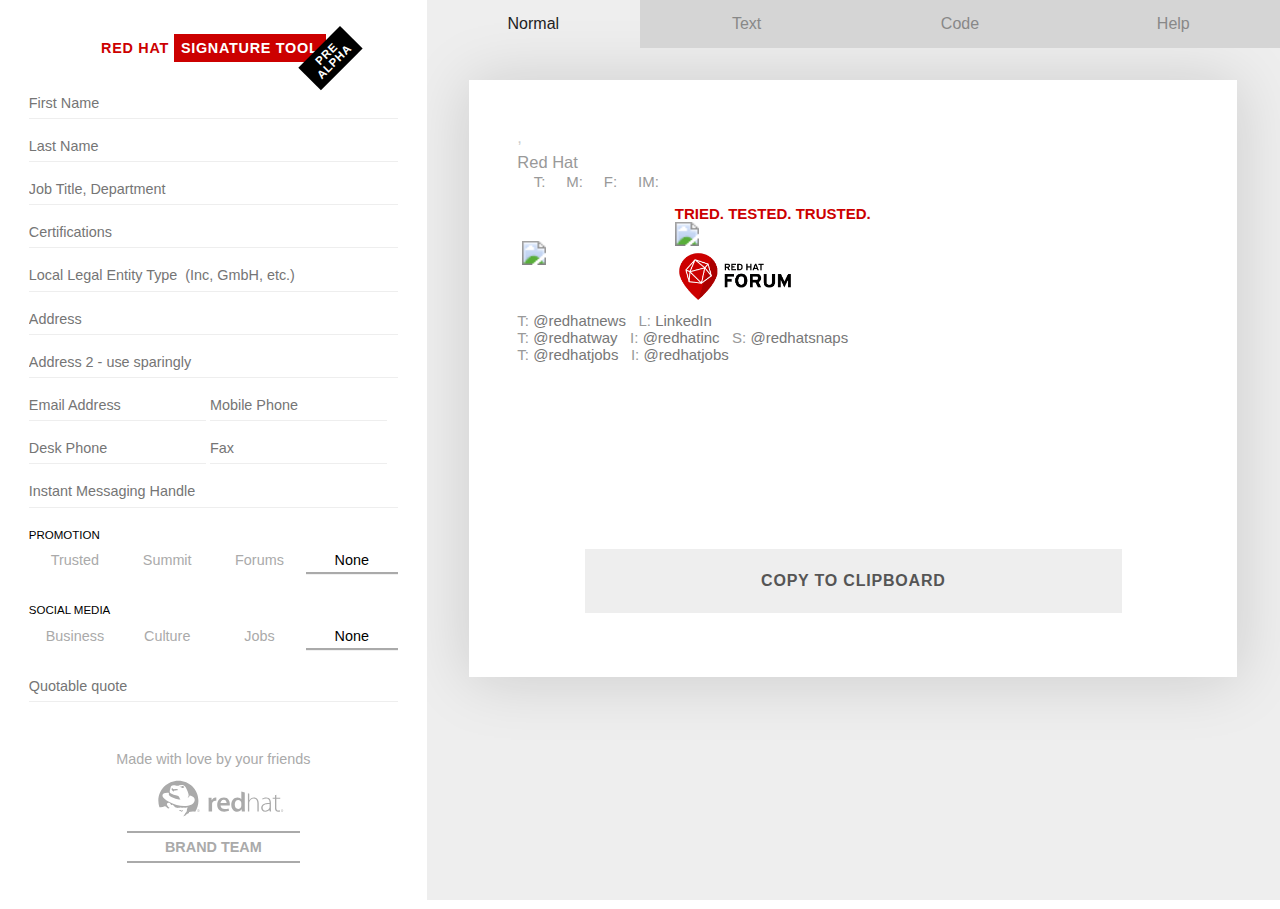
==== commit 299e3488: "more layout updates" ====
--- a/index.html
+++ b/index.html
@@ -21,7 +21,7 @@
 <input type="text"  class="position"  placeholder="Job Title, Department"/>
 <input type="text"  class="certs"      placeholder="Certifications"/>
 
-<input type="text"  class="legal"      placeholder="Local Legal Entity Type ( Inc )" title="eg:  Inc / Asia Pacific Pte Ltd "/>
+<input type="text"  class="legal"      title="Based on your location" placeholder="Local Legal Entity Type  (Inc, GmbH, etc.)" />
 <input type="text"  class="address"   placeholder="Address"/>
 <input type="text"  class="address2"  placeholder="Address 2 - use sparingly"/>
 <input type="email" class="email"     placeholder="Email Address"/>
@@ -42,7 +42,7 @@
 <label for="promo-3" >Forums</label>
 
 <input type="radio" name="promo-selector" id="nopromo" checked/>
-<label for="nopromo" >No Promo</label>
+<label for="nopromo" >None</label>
 <span></span></div>
 
 <h3>Social Media</h3>
@@ -58,7 +58,7 @@
 <label for="social-3" >Jobs</label>
 
 <input type="radio" name="social-selector" id="nosocial" checked/>
-<label for="nosocial" >No Social</label>
+<label for="nosocial" >None</label>
 <span></span></div>
 
 <input type="text" class="quote" placeholder="Quotable quote"/>
@@ -76,8 +76,8 @@
 <path style="fill:#fff" d="m 87.26,25.76 c 3.86,-0.47 10.35,-1.28 10.82,1.61 0.18,1.13 -1.98,2.32 -5.13,3.05 -0.34,0.1 -0.33,0.54 0,0.67 1.32,0.38 2.86,0.65 4.49,0.65 5.06,0.12 9.16,-1.71 9.26,-4.07 0.1,-2.36 -4,-4.39 -9.04,-4.49 -0.99,0 -1.98,0 -3.09,0.15 -3.02,0.3 -5.62,1.1 -7.42,1.98 -0.29,0.14 -0.28,0.45 0.11,0.45 z m -9.53,15.06 c 4.35,-0.32 4.79,-1.32 4.66,-2.39 -0.14,-1.25 -2.77,-2.71 -6.67,-2.71 -3.84,0 -6.6,0.46 -8.99,0.56 -2.39,0.1 -4.24,-1.69 -5.1,-2.76 -0.71,-0.88 -2.97,-1.73 -4.2,1.1 -1.24,2.86 1.07,5.93 2.97,6.33 0,0 3.17,5.89 5.57,3.33 1.71,-1.82 2.65,-2.8 11.76,-3.46 z m 43.87,28.83 c 2.9,-1.57 5.5,-3.63 6.8,-8.5 13.4,3.02 21.3,10 19.6,19.43 C 144.2,101.3 110.3,108.3 77.23,98.3 45.75,88.79 18.11,69.8 21.31,58.68 c 1.86,-6.48 12.13,-9.24 25.82,-7.76 -2.08,4.23 -1.92,9.21 7.14,14.75 11.07,6.29 29.79,11.66 34.85,11.14 1.89,-0.2 3.58,-1.13 1.89,-2.27 -1.7,-1.13 -3.21,-3.4 -4.16,-7.36 C 86.33,64.97 85.73,61.89 73.83,59.63 48.31,54.77 49.29,47.55 50.05,43.4 c 0,0 2.26,-10.19 3.21,-13.78 0.94,-3.59 3.38,-11.82 19.82,-8.12 9.5,2.14 14.62,-0.52 17.24,-1.19 7.1,-1.82 14.98,-0.57 19.28,3.9 4.5,4.63 10.7,18.9 13.7,29.57 1.5,5.42 1.1,8.02 0.3,9.85 -0.5,1.25 -0.8,2.05 -2.7,5.22 -0.3,0.56 -0.1,1.17 0.7,0.8 z"></path>
 </svg>
 <h4>BRAND TEAM</h4>
-<br></a>
-</div>
+</a>
+<br></div>
 </form>
 
 
@@ -103,10 +103,10 @@
   <span class="firstname-container"></span> <span class="lastname-container"></span></p>
 
 <p class="position-container" style="font-weight:normal; font-size:11px;  margin:0;margin-bottom:4px;  text-transform: uppercase"><span class="position"></span><span class="cert" style=color:#ccc;"">, <span  style="font-weight:normal; color:#aaa;  margin:0; "></span></span></p>
-<p  class="legal-container"  style="font-weight:normal; margin:0; font-size:11px; color:#888;">Red Hat <span></span></p>
-
-
-<span class="address-container" style="font-size:10px; margin: 0; color:#aaa;">
+<p  class="legal-container"  style="font-weight:normal; margin:0; font-size:11px; color:#999;">Red Hat <span></span></p>
+
+
+<span class="address-container" style="font-size:10px; margin: 0; color:#999;">
 <p style="font-size:11px; margin: 0 ;"></p>
 </span>
 <span class="address2-container" >
@@ -114,7 +114,7 @@
 </span>
 
 <p class="contact-container"
-    style="font-weight:normal; margin:0; font-size:10px; color:#888; margin-bottom:6px; ">
+    style="font-weight:normal; margin:0; font-size:10px; color:#999; margin-bottom:6px; ">
 
     <span class="email-container" style="margin:0; padding:0;">
       <a class="email-anchor" style="color:#0088ce;font-size:10px;margin:0;text-decoration:none;font-family:'overpass', sans-serif;" href="mailto:"><span class="output_email_address"></span></a>
@@ -146,7 +146,7 @@
   <img width="80px"
   height="auto"
   style="outline:0"
-  src="https://s3.amazonaws.com/media-p.slid.es/uploads/team-32/images/2697597/forum-logo.svg
+  src="[data-uri]
 "></a></div>
 </td>
 
@@ -231,12 +231,14 @@
 
 </section>
 
-<section  class="sig-section help">
+<section  class=" help">
 
 <h1>How to use your signature</h1>
 <p>Click the box and copy to your clipboard, then paste it into your email client's signature setting.</p>
 <p>Detailed instructions soon</p>
- 
+<h2>Google Inbox</h2>
+<img src="img/example-inbox.png" / >
+
 </section>
 </section>
 <script src="js/clipboard.min.js"></script>
--- a/css/style.css
+++ b/css/style.css
@@ -11,6 +11,7 @@
 }
 
 body {
+  overflow:hidden;
   margin: 0;
   padding: 0;
   height: 101vh;
@@ -82,6 +83,7 @@
   line-height: 3em;
   overflow: hidden;
   overflow-y:auto;
+  font-size: .9em;
 
   transition: all .5s ease;
   min-height: 5em;
@@ -94,8 +96,9 @@
 
 .preview {
   height: 100vh;
-  background: #f3f3f3 /*linear-gradient(to left, transparent 0%, #ccc 100%)*/;
-
+  overflow:auto;over
+  background-image: linear-gradient(to left, transparent 0%, #aaa 100%) ;
+background-color:#eee;
   background-repeat: repeat-y;
   background-size: .5em;
   background-position: top left;
@@ -106,7 +109,6 @@
   cursor: pointer;
   user-select: none;
   background-color: rgba(20,20,20,0.8);
-
   transition: all .3s ease;
   display: block;
   width: 9em;
@@ -119,8 +121,11 @@
 
 
 .team-promo{text-align:center; user-select:none; color:#aaa;}
-
-.team-promo a{color:currentcolor; text-decoration:none;}
+.team-promo p{padding-top:0; margin-top:0; line-height:1em;}
+.team-promo a{color:currentcolor; text-decoration:none;outline:0; display:block; padding: 2em 0; max-width: 18em;margin: 1em auto;}
+.team-promo a:focus{color:#c00; box-shadow: 0 0 .5em}
+.team-promo a:hover{color:#333}
+
 label[for="hideform"]:before {
   content: "Hide ";
 }
@@ -330,23 +335,15 @@
 [type="text"]:focus,
 [type="email"]:focus,
 [type="tel"]:focus {
-  box-shadow: 0 .22em #7cd5ee ;
+  box-shadow: 0 .4em #7cd5ee ;
   animation: pulse 3s ease ;
 }
 
 
-@keyframes pulsetab {
-    50% {
-      box-shadow: inset 0 .22em #0aa6d9
-    }
-}
-
-
-@keyframes pulse {
-    50% {
-      box-shadow: 0 .22em #0aa6d9
-    }
-}
+@keyframes pulsetab {    50% {      box-shadow: inset 0 .4em #0aa6d9  }}
+
+
+@keyframes pulse {    50% {      box-shadow: 0 .4em #0aa6d9    }}
 
 
 [type="email"] ,
@@ -383,12 +380,14 @@
 .sig-section {
   max-width: 90%;
   min-width: 30%;
-  padding: 2em;
+  padding: 3em;
   box-shadow: 0 0.1em 3.75em rgba(0, 0, 0, 0.15);
-  margin: 2em auto !important;
+  margin: 1em auto !important;
   background-color: white;
 }
 
+
+section.help{ padding: 1em 4em }
 
 h4{
   margin:0 auto;
@@ -410,6 +409,7 @@
 .preview {
   position: relative;
   top: 0;
+  padding:0;
   margin-top: 0;
   padding-top: 4em;
 }
@@ -424,12 +424,12 @@
   height: 3em;
   line-height: 3em;
   text-align: center;
-  background-color: #e5e5e5;
+  background-color: #d5d5d5;
   margin: 0;
   padding: 0;
   appearance: none;
   outline: 0;
-  color: #555;
+  color: #888;
 }
 
  #normal-view, #normal-view + label,
@@ -456,7 +456,7 @@
   color: #222;
 }
 
-.sig-section {
+.preview section, .sig-section {
   display: none;
 }
 
@@ -476,9 +476,9 @@
 
 h1{line-height:1em; font-weight: 500;}
 
-.preview input:nth-child(7):checked ~ .sig-section.help {  display: block;     max-height: 100%;
-}
-.preview input:nth-child(7):checked ~ .sig-section.help {animation:loadsig 1s cubic-bezier(.2,.1,.1,1.3) 1;
+.preview input:nth-child(7):checked ~ section.help {  display: block;     max-height: 100%;
+}
+.preview input:nth-child(7):checked ~ section.help {animation:loadsig 1s cubic-bezier(.2,.1,.1,1.3) 1;
 }
 
 .preview input:checked ~ .sig-section{}
@@ -492,10 +492,11 @@
 textarea {
 border-radius:0;
   position:absolute; top:0; left:0; right:0; bottom:0; height: 100%; width: 100%;
-  padding: 0em 0em;
-  background-color:#fff; color: #000; font-family: overpass-mono, monospace;
+  padding: 1em 1em;
+  background-color:#333; color: #fff; font-family: overpass-mono, monospace;
   white-space: pre;
-  font-weight: 300;
+  font-weight: 300;Yc0Xp9?sc
+
   user-select: all;
   border: 0;
   outline: 0;overflow:hidden;
@@ -516,7 +517,7 @@
   background-color: transparent;
   position: absolute;
   display: block;
-  top: 0%;
+  top: 50%;
   z-index: -1;
   margin: 0 auto;
   left: 50%;
@@ -530,17 +531,14 @@
 
 .preview label {
 overflow:hidden;
- z-index:1;
-}
+ z-index:1;}
 
 .preview input:checked + label:before {
-  animation: flash .4s linear forwards;
-}
+  animation: flash .4s linear forwards;}
 
 .preview input:focus + label {
-  animation: pulsetab 2s ease ;
-  box-shadow: inset 0  0.2em #7cd5ee;
-}
+  animation: pulsetab .6s ease ;
+  box-shadow: inset 0  0.2em #7cd5ee;}
 
 @keyframes flash {
   0% {
@@ -561,26 +559,26 @@
  .btn{
    font-family: overpass, sans-serif ;
    font-size: 1rem ;
-   color:#c00;
+   color:#555;
    letter-spacing:.05em;
    text-transform: capitalize;
    font-weight: 600;
    margin:1em auto !important;
    display:block;
    appearance:none;
-   width: 100%; height:4em;
+   width: 80%; height:4em;
    text-transform: uppercase;
    line-height: 4em;
    border:none;
    cursor:pointer;
-   border-color: #c00;
+  /* border-color: #c00;
    border-width: 2px !important;
-   border-style:solid;
-   background: linear-gradient(-45deg,transparent 50%,#c00 50.01%,#c00 100%);
-   background-size: 250%;
+   border-style:solid;*/
+   background: #eee linear-gradient(-45deg,transparent 50%,#c00 50.01%,#c00 100%);
+   background-size: 255%;
    text-align:center;
    background-position: 100% 100%;
-   transition: background-position .2s linear, color .2s ease-out, background-color .1s ease-out .2s
+   transition: background-position .3s linear, color .2s ease-out, background-color .1s ease-out .2s
 }
 
 
@@ -611,3 +609,7 @@
 );
 }
 */
+
+
+
+.help img{display:block; margin: 1em auto;max-width: 90%;}
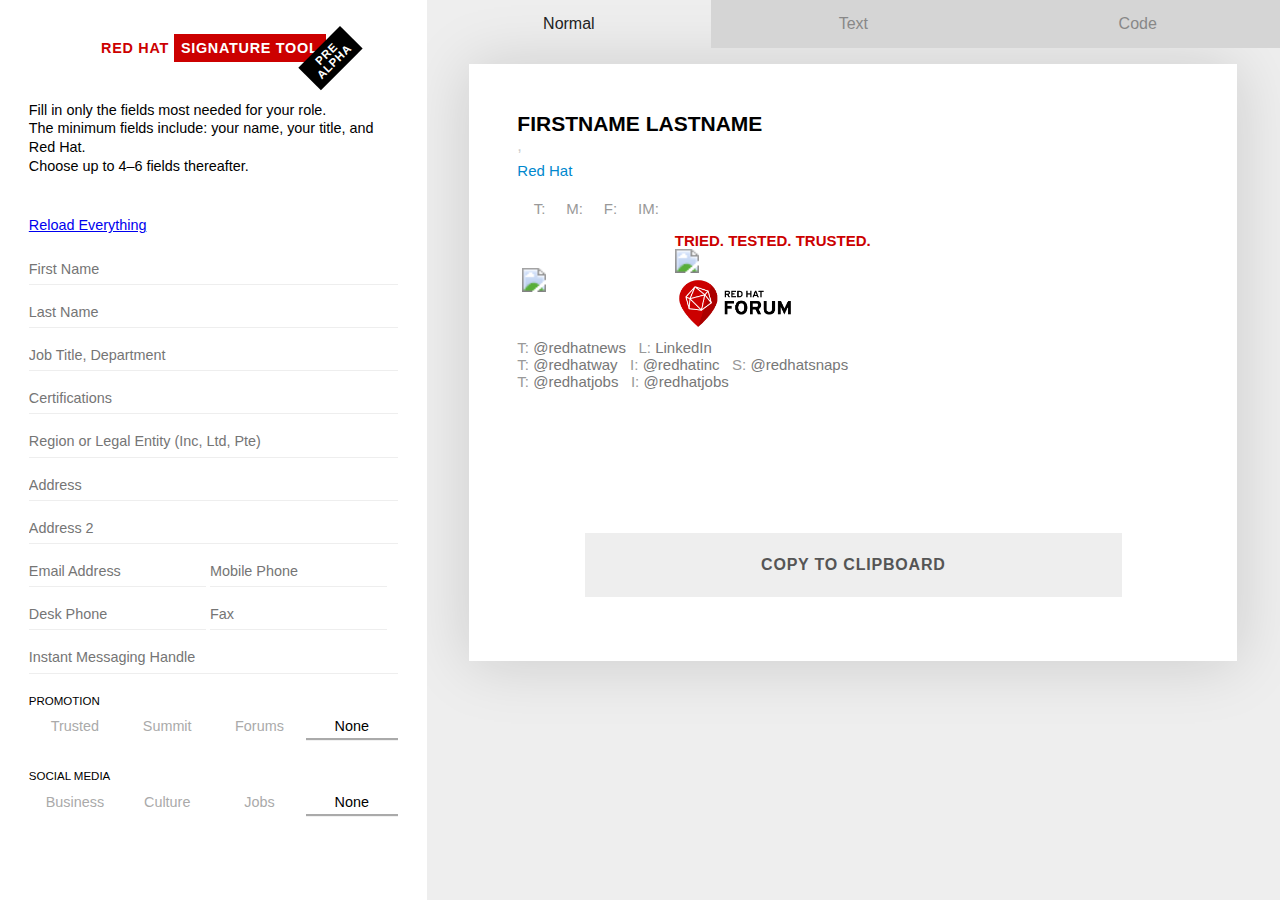
==== commit 0f84d354: "fixed code cleanup" ====
--- a/index.html
+++ b/index.html
@@ -16,14 +16,19 @@
 <form>
 <h1 class="badge">Red Hat <span>Signature Tool <em>PRE <br>Alpha</em></span></h1>
 
+<p style="line-height:1.3em; padding: 1em 0;">Fill in only the fields most needed for your role. <br>The minimum fields include: your name, your title, and Red Hat. <br>Choose up to 4–6 fields thereafter. </p>
+
+<a href="javascript:location.reload(true)">Reload Everything</a>
+
+
 <input type="text"  class="firstname"  name="firstname" placeholder="First Name"/>
 <input type="text"  class="lastname"   name="lastname"  placeholder="Last Name"/>
 <input type="text"  class="position"  placeholder="Job Title, Department"/>
 <input type="text"  class="certs"      placeholder="Certifications"/>
 
-<input type="text"  class="legal"      title="Based on your location" placeholder="Local Legal Entity Type  (Inc, GmbH, etc.)" />
+<input type="text"  class="legal"      title="Based on your location" placeholder="Region or Legal Entity (Inc, Ltd, Pte)" />
 <input type="text"  class="address"   placeholder="Address"/>
-<input type="text"  class="address2"  placeholder="Address 2 - use sparingly"/>
+<input type="text"  class="address2"  placeholder="Address 2"/>
 <input type="email" class="email"     placeholder="Email Address"/>
 <input type="tel"   class="mobile"    placeholder="Mobile Phone"/>
 <input type="tel"   class="telephone" placeholder="Desk Phone"/>
@@ -61,23 +66,8 @@
 <label for="nosocial" >None</label>
 <span></span></div>
 
-<input type="text" class="quote" placeholder="Quotable quote"/>
-
-
-<div class="team-promo">
-<a href="https://brand.redhat.com" target="_blank">
-<p >Made with love by your friends</p>
-
-<?xml version="1.0"?>
-<svg xmlns="http://www.w3.org/2000/svg" viewBox="0 0 500 170" style="display:block; margin:.5em" height="3em" width="100%" class="redhat-logo">
-<path  style="fill:currentcolor" d="m 495.6,120.6 c 0,1.8 -1.5,3.3 -3.3,3.3 -1.8,0 -3.3,-1.5 -3.3,-3.3 0,-1.8 1.5,-3.3 3.3,-3.3 1.8,0 3.3,1.5 3.3,3.3 z m -3.3,-4 c -2.2,0 -4,1.8 -4,4 0,2.2 1.8,4 4,4 2.2,0 4,-1.8 4,-4 0,-2.2 -1.8,-4 -4,-4 z m 0,3.8 c 0.6,0 1,-0.1 1,-0.7 0,-0.5 -0.4,-0.6 -0.9,-0.6 l -0.8,0 0,1.3 z m -0.7,2.3 -0.6,0 0,-4.1 1.5,0 c 1,0 1.5,0.3 1.5,1.1 0,0.8 -0.5,1.1 -1.1,1.2 l 1.2,1.8 -0.7,0 -1.1,-1.8 -0.7,0 z m -22.2,-64.92 0,11.91 15.4,0 0,4.34 -15.4,0 0,35.17 c 0,6.9 2.2,11.2 8,11.2 2.8,0 4.7,-0.4 6.1,-0.9 l 0.7,4.2 c -1.8,0.7 -4.2,1.3 -7.5,1.3 -3.9,0 -7.2,-1.3 -9.3,-3.9 -2.5,-2.8 -3.3,-7.4 -3.3,-12.9 l 0,-34.17 -9.1,0 0,-4.34 9.1,0 0,-9.94 z m -21.3,32.06 c 0,-9.67 -3,-21.38 -18.6,-21.38 -4.9,0 -10.9,1.32 -15.8,4.67 l 1.7,3.89 c 3.9,-2.76 8.8,-4.03 13.5,-4.03 12.8,-0.1 13.9,10.59 13.9,15.94 l 0,1.44 c -22,-0.23 -33,7.33 -33,19.73 0,7.3 5,14.9 15.9,14.9 8.6,0 14.6,-4.8 16,-6.9 l 2.3,5.7 4.9,0 c -0.6,-4.2 -0.8,-8.6 -0.8,-12.9 z m -5.3,16.66 c 0,0.9 -0.2,2.1 -0.6,3.2 -1.8,5.3 -7,10.9 -16,10.9 -5.6,0 -10.7,-3.5 -10.7,-11.3 0,-13 15.5,-14.77 27.3,-14.43 z m -42.7,-15.34 0,32.64 -5.3,0 0,-32.05 c 0,-9.74 -3.8,-18.62 -14.9,-18.62 -7.7,0 -14,5.52 -16.3,12.25 -0.6,1.6 -0.8,3.13 -0.8,5.33 l 0,33.09 -5.3,0 0,-71.31 5.3,1.58 0,25.29 0.3,0 c 1.5,-3.01 4.1,-5.92 7.3,-7.8 3.1,-1.91 6.8,-3.1 10.9,-3.1 5.2,0 18.8,2.56 18.8,22.7 z m -68.5,1.09 c 0,-1.09 -0.1,-2.46 -0.3,-3.57 -1.3,-5.26 -5.7,-9.59 -11.8,-9.59 -8.8,0 -13.7,7.76 -13.7,17.81 0,9.9 4.9,17.2 13.5,17.2 5.6,0 10.5,-3.9 11.8,-9.8 0.4,-1.2 0.5,-2.5 0.5,-3.9 z M 202.9,87.1 c 0,-7.23 -0.1,-12.55 -0.4,-17.36 l 11.8,0 0.5,10.26 0.4,0 c 2.7,-7.6 9,-11.48 14.8,-11.48 1.4,0 2.1,0 3.2,0.29 l 0,12.87 c -1.3,-0.25 -2.4,-0.38 -4.1,-0.38 -6.5,0 -11,4.14 -12.2,10.33 -0.3,1.2 -0.4,2.65 -0.4,4.17 l 0,28 -13.7,0 z m 142.3,21.5 c 0,5.6 0.2,11.5 0.5,15.2 l -12.2,0 -0.6,-8.6 -0.3,0 c -3.2,6.1 -9.7,9.8 -17.5,9.8 -12.9,0 -23.1,-11 -23.1,-27.6 -0.1,-18.13 11.2,-28.88 24.2,-28.88 7.4,0 12.7,3.05 15.1,7.04 l 0.3,0 0,-30.48 13.6,3.85 z m -59.3,-8.1 c 0.2,-1.2 0.5,-3.3 0.5,-5.8 0,-11.83 -5.8,-26.28 -23.3,-26.28 -17.4,0 -26.5,14.11 -26.5,28.98 0,16.6 10.3,27.4 27.9,27.4 7.8,0 14.2,-1.4 18.8,-3.4 l -2,-9.4 c -4.1,1.5 -8.6,2.5 -14.9,2.5 -8.7,0 -16.3,-4.3 -16.7,-14.1 z m -36.2,-9.58 c 0.6,-5.54 4.1,-13.17 12.5,-13.17 9.2,0 11.3,8.16 11.3,13.17 z m -83.8,29.68 c 0,1.8 -1.4,3.3 -3.2,3.3 -1.8,0 -3.3,-1.5 -3.3,-3.3 0,-1.8 1.5,-3.3 3.3,-3.3 1.8,0 3.2,1.5 3.2,3.3 z m -3.2,-4 c -2.2,0 -4,1.8 -4,4 0,2.2 1.8,4 4,4 2.2,0 4,-1.8 4,-4 0,-2.2 -1.8,-4 -4,-4 z m 0,3.8 c 0.5,0 1,-0.1 1,-0.7 0,-0.5 -0.5,-0.6 -0.9,-0.6 l -0.9,0 0,1.3 z m -0.8,2.3 -0.6,0 0,-4.1 1.6,0 c 0.9,0 1.4,0.3 1.4,1.1 0,0.8 -0.4,1.1 -1,1.2 l 1.1,1.8 -0.7,0 -1,-1.8 -0.8,0 z"></path>
-<path style="fill:#fff" d="M150.1 125c-3.1-.7-6.3-1.1-9.5-1.1-5.6 0-10.8.8-14.4 2.5-.8.4-.8.9-.6 1.6.4 1.3-.3 2.7-3.9 3.5-5.4 1.2-8.8 6.7-10.7 8.6-2.3 2.1-8.8 3.5-7.8 2.2.8-1 3.7-4.2 5.4-7.6 1.6-3 3-3.9 4.9-6.8.6-.8 2.8-3.8 3.4-6.2.8-2.3.5-5.2.8-6.4.4-1.7 2-5.4 2.1-7.5.1-1.2-4.9 1.7-7.3 1.7-2.4 0-4.8-1.5-6.9-1.6-2.7-.1-4.4 2.1-6.74 1.7-1.37-.2-2.52-1.4-4.9-1.5-3.4-.2-7.57 1.9-15.38 1.6-7.68-.2-14.77-9.7-15.74-11.2-1.13-1.8-2.52-1.8-4.03-.4-1.5 1.4-3.36.3-3.9-.6-1-1.8-3.7-6.92-7.87-8-5.77-1.5-8.7 3.2-8.3 6.9.38 3.8 2.83 4.9 3.96 6.9 1.12 2 1.7 3.3 3.84 4.2 1.5.6 2.07 1.6 1.62 2.8-.4 1.1-1.97 1.3-3 1.4-2.2.1-3.74-.5-4.86-1.2-1.3-.9-2.37-2-3.5-4-1.33-2.2-3.4-3.1-5.83-3.1-1.16 0-2.24.3-3.2.8-3.8 2-8.3 3.1-13.17 3.1H9.1C19.64 138.5 49.14 161 83.88 161c27.73 0 52.13-14.3 66.23-36"></path>
-<path style="fill:currentcolor" d="m 150.1,125 c -2.6,-0.6 -6.3,-1.1 -9.5,-1.1 -5.6,0 -10.7,0.9 -14.4,2.5 -0.5,0.2 -0.7,0.6 -0.7,1.1 0,0.2 0,0.4 0.1,0.5 0.4,1.3 -0.3,2.7 -3.9,3.5 -5.4,1.2 -8.8,6.7 -10.7,8.6 -2.3,2.1 -8.8,3.5 -7.8,2.2 0.8,-1 3.7,-4.2 5.4,-7.6 1.6,-3 3,-3.9 4.9,-6.8 0.6,-0.8 2.8,-3.8 3.4,-6.2 0.8,-2.3 0.5,-5.2 0.8,-6.4 0.4,-1.7 2,-5.4 2.1,-7.5 0.1,-1.2 -4.9,1.7 -7.3,1.7 -2.4,0 -4.8,-1.5 -6.9,-1.6 -2.6,-0.1 -4.3,2.1 -6.74,1.7 -1.36,-0.2 -2.51,-1.4 -4.9,-1.5 -3.41,-0.1 -7.56,1.9 -15.37,1.6 -7.68,-0.2 -14.78,-9.7 -15.75,-11.2 -1.13,-1.8 -2.52,-1.8 -4.03,-0.4 -1.51,1.4 -3.37,0.3 -3.9,-0.6 -1.01,-1.8 -3.7,-6.92 -7.87,-8 -5.77,-1.5 -8.69,3.19 -8.31,6.9 0.38,3.8 2.83,4.9 3.96,6.9 1.14,2 1.72,3.3 3.85,4.2 1.51,0.6 2.07,1.6 1.62,2.8 -0.39,1.1 -1.96,1.3 -3,1.4 -2.2,0.1 -3.74,-0.5 -4.86,-1.2 -1.31,-0.9 -2.37,-2 -3.51,-4 -1.32,-2.2 -3.4,-3.1 -5.82,-3.1 -1.15,0 -2.23,0.3 -3.19,0.8 -3.8,2 -8.31,3.1 -13.18,3.1 l -5.481,0 C 6.45,99.4 5,90.95 5,82.13 5,38.57 40.32,3.26 83.88,3.262 c 43.52,0 78.82,35.31 78.82,78.87 0,15.77 -4.6,30.57 -12.6,42.87 z m -49.2,-7.2 c -1.03,1.2 -1.47,1.6 -2.21,2.2 -1.78,1.4 -3.81,-0.2 -5.11,-1 -2.9,-1.7 -5.23,-0.6 -5.8,0.7 -0.57,1.3 0.1,2.9 1.64,2.7 2.21,-0.3 2.31,0.1 3.9,1.1 2.98,1.9 5.15,0.8 6.26,-0.1 0.92,-0.7 1.42,-1.3 1.92,-2.2 0.9,-1.7 0.2,-3 -0.3,-3.4 -0.1,-0.1 -0.2,-0.1 -0.3,0 z"></path>
-<path style="fill:#fff" d="m 87.26,25.76 c 3.86,-0.47 10.35,-1.28 10.82,1.61 0.18,1.13 -1.98,2.32 -5.13,3.05 -0.34,0.1 -0.33,0.54 0,0.67 1.32,0.38 2.86,0.65 4.49,0.65 5.06,0.12 9.16,-1.71 9.26,-4.07 0.1,-2.36 -4,-4.39 -9.04,-4.49 -0.99,0 -1.98,0 -3.09,0.15 -3.02,0.3 -5.62,1.1 -7.42,1.98 -0.29,0.14 -0.28,0.45 0.11,0.45 z m -9.53,15.06 c 4.35,-0.32 4.79,-1.32 4.66,-2.39 -0.14,-1.25 -2.77,-2.71 -6.67,-2.71 -3.84,0 -6.6,0.46 -8.99,0.56 -2.39,0.1 -4.24,-1.69 -5.1,-2.76 -0.71,-0.88 -2.97,-1.73 -4.2,1.1 -1.24,2.86 1.07,5.93 2.97,6.33 0,0 3.17,5.89 5.57,3.33 1.71,-1.82 2.65,-2.8 11.76,-3.46 z m 43.87,28.83 c 2.9,-1.57 5.5,-3.63 6.8,-8.5 13.4,3.02 21.3,10 19.6,19.43 C 144.2,101.3 110.3,108.3 77.23,98.3 45.75,88.79 18.11,69.8 21.31,58.68 c 1.86,-6.48 12.13,-9.24 25.82,-7.76 -2.08,4.23 -1.92,9.21 7.14,14.75 11.07,6.29 29.79,11.66 34.85,11.14 1.89,-0.2 3.58,-1.13 1.89,-2.27 -1.7,-1.13 -3.21,-3.4 -4.16,-7.36 C 86.33,64.97 85.73,61.89 73.83,59.63 48.31,54.77 49.29,47.55 50.05,43.4 c 0,0 2.26,-10.19 3.21,-13.78 0.94,-3.59 3.38,-11.82 19.82,-8.12 9.5,2.14 14.62,-0.52 17.24,-1.19 7.1,-1.82 14.98,-0.57 19.28,3.9 4.5,4.63 10.7,18.9 13.7,29.57 1.5,5.42 1.1,8.02 0.3,9.85 -0.5,1.25 -0.8,2.05 -2.7,5.22 -0.3,0.56 -0.1,1.17 0.7,0.8 z"></path>
-</svg>
-<h4>BRAND TEAM</h4>
-</a>
-<br></div>
+
+
 </form>
 
 
@@ -92,18 +82,16 @@
 <input type="radio" name="preview"  id="html-view" />
 <label for="html-view">Code</label>
 
-<input type="radio" name="preview"  id="help" />
-<label for="help">Help</label>
 
 <section  class="sig-section standard">
-<div class=" sig-container">
+<div class=" sig-container" id="standard-target">
 
 
 <p class="fullname-container" style="font-weight:bold; margin:0; padding:0; font-size: 14px; text-transform: uppercase; margin-bottom:0;">
-  <span class="firstname-container"></span> <span class="lastname-container"></span></p>
+  <span class="firstname-container">Firstname</span> <span class="lastname-container">Lastname</span></p>
 
 <p class="position-container" style="font-weight:normal; font-size:11px;  margin:0;margin-bottom:4px;  text-transform: uppercase"><span class="position"></span><span class="cert" style=color:#ccc;"">, <span  style="font-weight:normal; color:#aaa;  margin:0; "></span></span></p>
-<p  class="legal-container"  style="font-weight:normal; margin:0; font-size:11px; color:#999;">Red Hat <span></span></p>
+<p  class="legal-container"  style="font-weight:normal; margin:0; font-size:11px; color:#999;"><a class="redhat-anchor" style="color:#0088ce;font-size:10px;margin:0;text-decoration:none;font-family:'overpass', sans-serif;" href="https://www.redhat.com" target="_blank">Red Hat <span><br><br></span></a></p>
 
 
 <span class="address-container" style="font-size:10px; margin: 0; color:#999;">
@@ -172,18 +160,15 @@
 
 </div>
 
-<div class="quote-container"  style="margin: 1em 0;font-size: 10px; font-style:italic">
-  <blockquote style="margin:0; font-size: 10px; font-style:italic"></blockquote></div>
-
 </div>
 <a class="btn plaintext" />copy to clipboard</a>
 
 </section>
 
 <section  class=" plaintext sig-section">
-<div class=" sig-container" id="standard-target">
-
-<p class="fullname-container"><span class="firstname-container"></span> <span class="lastname-container"></span></p></p>
+<div class=" sig-container" >
+
+<p class="fullname-container"><span class="firstname-container">Firstname</span> <span class="lastname-container">Lastname</span></p></p>
   <span class="position-container">
     <span class="position"></span>
     <span class="cert">, <span></span></span>
@@ -193,7 +178,7 @@
   <span class="address-container"><p></p> </span>
   <span class="address2-container" ><p></p></span>
   <p class="contact-container">
-      <span class="email-container"> <span class="email-anchor"><span class="output_email_address"></span></span> &nbsp; &nbsp; </span>
+      <span class="email-container"> <span class="email-anchor"><span class="output_email_address" style="text-transform:uppercase"></span></span> &nbsp; &nbsp; </span>
       <span class="telephone-container">T: <a></a> &nbsp; &nbsp;</span>
       <span class="mobile-container"   >M: <a></a>  &nbsp; &nbsp;</span>
       <span class="fax-container"      >F: <a></a> &nbsp; &nbsp;</span>
@@ -214,32 +199,22 @@
   <div class="social social-3" > Twitter: @redhatjobs  |  Instagram: @redhatjobs  </div>
   </div>
 
-  <div class="quote"><blokquote></blockquote></div>
-</div>
-<a class="btn plaintext" />copy to clipboard</a>
+</div>
+<!-- <a class="btn plaintext" />copy to clipboard</a> -->
 
 </section>
 <section  class="sig-section html">
 <div class="sig-container " id="html">
 
-<textarea class="form-control" rows="10">
+<code  class="form-control" rows="10">
 Type something in the editor
-</textarea>
-
-</div>
-<a class="btn plaintext" />copy to clipboard</a>
-
-</section>
-
-<section  class=" help">
-
-<h1>How to use your signature</h1>
-<p>Click the box and copy to your clipboard, then paste it into your email client's signature setting.</p>
-<p>Detailed instructions soon</p>
-<h2>Google Inbox</h2>
-<img src="img/example-inbox.png" / >
-
-</section>
+</code>
+
+</div>
+<!-- <a class="btn plaintext" />copy to clipboard</a> -->
+
+</section>
+
 </section>
 <script src="js/clipboard.min.js"></script>
 <script src="js/index.js"></script>
--- a/css/style.css
+++ b/css/style.css
@@ -382,7 +382,7 @@
   min-width: 30%;
   padding: 3em;
   box-shadow: 0 0.1em 3.75em rgba(0, 0, 0, 0.15);
-  margin: 1em auto !important;
+  margin: 0 auto !important;
   background-color: white;
 }
 
@@ -403,7 +403,6 @@
 
 
 .sig-container {
-  margin-top: 0em;
 }
 
 .preview {
@@ -417,7 +416,7 @@
 .preview > input,
 .preview > label {
   cursor: pointer; box-sizing:border-box;
-  width: 25%;
+  width: 33.33%;
   position: absolute;
   top: 0; left:0;
   display: block;
@@ -437,13 +436,10 @@
   left: 0%;
 }
 #text-view, #text-view + label{
-  left: 25%;}
+  left: 33.33333%;}
 
 #html-view, #html-view + label {
-  left: 50%;
-}
-#help, #help + label {
-  left: 75%;
+  left: 66.666%;
 }
 
 .preview > input {
@@ -484,18 +480,18 @@
 .preview input:checked ~ .sig-section{}
 
 @keyframes loadsig{
-  0%{transform:scale(.9802195); opacity:0}
+  0%{transform:scale(.9802195);  box-shadow:none !important }
 }
 
 
 .sig-container{position:relative}
-textarea {
+code { user-select:all;
 border-radius:0;
   position:absolute; top:0; left:0; right:0; bottom:0; height: 100%; width: 100%;
   padding: 1em 1em;
-  background-color:#333; color: #fff; font-family: overpass-mono, monospace;
+  background-color:#eee; color: #222; font-family: overpass-mono, monospace;
   white-space: pre;
-  font-weight: 300;Yc0Xp9?sc
+  font-weight: 300;
 
   user-select: all;
   border: 0;
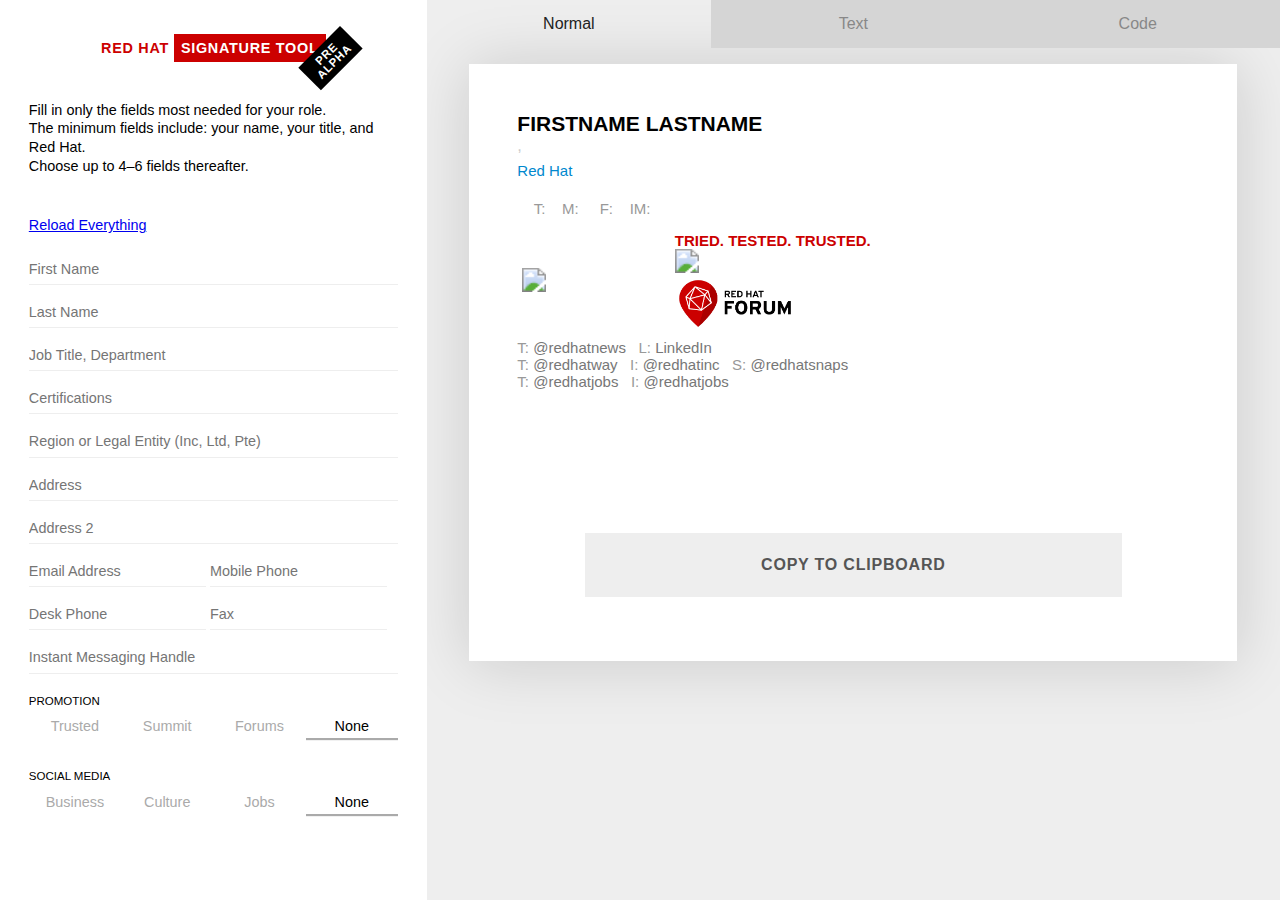
==== commit b3fc05cd: "fixed button a little" ====
--- a/index.html
+++ b/index.html
@@ -85,83 +85,31 @@
 
 <section  class="sig-section standard">
 <div class=" sig-container" id="standard-target">
-
-
-<p class="fullname-container" style="font-weight:bold; margin:0; padding:0; font-size: 14px; text-transform: uppercase; margin-bottom:0;">
-  <span class="firstname-container">Firstname</span> <span class="lastname-container">Lastname</span></p>
-
+<p class="fullname-container" style="font-weight:bold; margin:0; padding:0; font-size: 14px; text-transform: uppercase; margin-bottom:0;"><span class="firstname-container">Firstname</span> <span class="lastname-container">Lastname</span></p>
 <p class="position-container" style="font-weight:normal; font-size:11px;  margin:0;margin-bottom:4px;  text-transform: uppercase"><span class="position"></span><span class="cert" style=color:#ccc;"">, <span  style="font-weight:normal; color:#aaa;  margin:0; "></span></span></p>
 <p  class="legal-container"  style="font-weight:normal; margin:0; font-size:11px; color:#999;"><a class="redhat-anchor" style="color:#0088ce;font-size:10px;margin:0;text-decoration:none;font-family:'overpass', sans-serif;" href="https://www.redhat.com" target="_blank">Red Hat <span><br><br></span></a></p>
-
-
-<span class="address-container" style="font-size:10px; margin: 0; color:#999;">
-<p style="font-size:11px; margin: 0 ;"></p>
-</span>
-<span class="address2-container" >
-<p style="font-size:11px; margin: 0 ; color:#aaa;"></p>
-</span>
-
-<p class="contact-container"
-    style="font-weight:normal; margin:0; font-size:10px; color:#999; margin-bottom:6px; ">
-
-    <span class="email-container" style="margin:0; padding:0;">
-      <a class="email-anchor" style="color:#0088ce;font-size:10px;margin:0;text-decoration:none;font-family:'overpass', sans-serif;" href="mailto:"><span class="output_email_address"></span></a>
-       &nbsp; &nbsp;
-    </span>
-
-    <span class="telephone-container">T: <a href="" style="color:#0088ce;font-size:11px;margin:0;text-decoration:none;font-family:'overpass', sans-serif;"></a>  &nbsp; &nbsp;</span>
-    <span class="mobile-container"   >M: <a href="" style="color:#0088ce;font-size:11px;margin:0;text-decoration:none;font-family:'overpass', sans-serif;"></a>  &nbsp; &nbsp;</span>
-    <span class="fax-container"      >F: <a href="" style="color:#0088ce;font-size:11px;margin:0;text-decoration:none;font-family:'overpass', sans-serif;"></a>  &nbsp; &nbsp;</span>
-    <span class="im-container"      >IM: <span></span></span>
-</p>
-<table border="0" cell-padding="0" cell-spacing="0">
-<tr>
-<td width="100px"><a href="https://red.ht/sig"> <img src="https://www.redhat.com/profiles/rh/themes/redhatdotcom/img/logo-red-hat-black.png" width="90" height="auto"></a> </td>
-
-
+<span class="address-container" style="font-size:10px; margin: 0; color:#999;"><p style="font-size:11px; margin: 0 ;"></p></span>
+<span class="address2-container" ><p style="font-size:11px; margin: 0 ; color:#aaa;"></p></span>
+<p class="contact-container" style="font-weight:normal; margin:0; font-size:10px; color:#999; margin-bottom:6px; "><span class="email-container" style="margin:0; padding:0;">
+<a class="email-anchor" style="color:#0088ce;font-size:10px;margin:0;text-decoration:none;font-family:'overpass', sans-serif;" href="mailto:"><span class="output_email_address"></span></a>&nbsp; &nbsp;</span>
+<span class="telephone-container">T: <a href="" style="color:#0088ce;font-size:11px;margin:0;text-decoration:none;font-family:'overpass', sans-serif;"></a>  &nbsp; &nbsp;</span><span class="mobile-container"   >M: <a href="" style="color:#0088ce;font-size:11px;margin:0;text-decoration:none;font-family:'overpass', sans-serif;"></a>  &nbsp; &nbsp;</span>
+<span class="fax-container"      >F: <a href="" style="color:#0088ce;font-size:11px;margin:0;text-decoration:none;font-family:'overpass', sans-serif;"></a>  &nbsp; &nbsp;</span><span class="im-container"      >IM: <span></span></span></p>
+<table border="0" cell-padding="0" cell-spacing="0"><tr><td width="100px"><a href="https://red.ht/sig"> <img src="https://www.redhat.com/profiles/rh/themes/redhatdotcom/img/logo-red-hat-black.png" width="90" height="auto"></a> </td>
 <td class="promo" style="font-weight:normal; font-size:10px; ">
 <div class="promo promo-1"><a href="https://redhat.com/trusted" style="text-decoration: none; color:#c00; font-weight: bold;">TRIED. TESTED. TRUSTED.</a></div>
-<div class="promo promo-2">
-<a href="https://redhat.com/summit"  style="text-decoration:none;" target="_blank"><img outline="0" width="70px"
-height="auto"
-style="outline:0"
-src="https://www.redhat.com/cms/managed-files/summit_logo_170_0.png" /></a>
+<div class="promo promo-2"><a href="https://redhat.com/summit"  style="text-decoration:none;" target="_blank"><img outline="0" width="70px"
+height="auto" style="outline:0" src="https://www.redhat.com/cms/managed-files/summit_logo_170_0.png" /></a></div>
+<div class="promo promo-3"><a href="https://www.redhat.com/en/about/events?f[0]=field_event_type%3A531&rset1_format=list"  style="text-decoration:none;" target="_blank">
+  <img width="80px"  height="auto"  style="outline:0"  src="[data-uri]
+"></a></div></td></tr></table>
+<div class="social" style="font-weight:normal; font-size:10px;">
+<div class="social social-1"  style="color:#999;">  T: <a href="https://twitter.com/redhatnews"        title="twitter"   target="_blank" style="text-decoration:none; color:#777">@redhatnews</a> &nbsp;  L: <a href="https://www.linkedin.com/company/red-hat"  title="LinkedIn" target="_blank" style="text-decoration:none; color:#777">LinkedIn</a></div>
+<div class="social social-2" style="color:#999;">  T: <a href="https://twitter.com/redhatway"        title="twitter"   target="_blank" style="text-decoration:none; color:#777">@redhatway</a> &nbsp;  I: <a href="https://instagram.com/redhatinc"      title="instagram" target="_blank" style="text-decoration:none; color:#777">@redhatinc</a> &nbsp;  S: <a href="https://snapchat.com/add/redhatsnaps" title="snapchat"  target="_blank" style="text-decoration:none; color:#777">@redhatsnaps</a></div>
+<div class="social social-3" style="color:#999;">  T: <a href="https://twitter.com/redhatjobs"        title="twitter"   target="_blank" style="text-decoration:none; color:#777">@redhatjobs</a> &nbsp;  I: <a href="https://instagram.com/redhatjobs"      title="instagram" target="_blank" style="text-decoration:none; color:#777">@redhatjobs</a> &nbsp;
 </div>
-
-<div class="promo promo-3">
-
-  <a href="https://www.redhat.com/en/about/events?f[0]=field_event_type%3A531&rset1_format=list"  style="text-decoration:none;" target="_blank">
-  <img width="80px"
-  height="auto"
-  style="outline:0"
-  src="[data-uri]
-"></a></div>
-</td>
-
-
-</tr></table>
-
-<div class="social" style="font-weight:normal; font-size:10px;">
-<div class="social social-1"  style="color:#999;">
-  T: <a href="https://twitter.com/redhatnews"        title="twitter"   target="_blank" style="text-decoration:none; color:#777">@redhatnews</a> &nbsp;
-  L: <a href="https://www.linkedin.com/company/red-hat"  title="LinkedIn" target="_blank" style="text-decoration:none; color:#777">LinkedIn</a>
 </div>
-<div class="social social-2" style="color:#999;">
-  T: <a href="https://twitter.com/redhatway"        title="twitter"   target="_blank" style="text-decoration:none; color:#777">@redhatway</a> &nbsp;
-  I: <a href="https://instagram.com/redhatinc"      title="instagram" target="_blank" style="text-decoration:none; color:#777">@redhatinc</a> &nbsp;
-  S: <a href="https://snapchat.com/add/redhatsnaps" title="snapchat"  target="_blank" style="text-decoration:none; color:#777">@redhatsnaps</a>
-
 </div>
-<div class="social social-3" style="color:#999;">
-  T: <a href="https://twitter.com/redhatjobs"        title="twitter"   target="_blank" style="text-decoration:none; color:#777">@redhatjobs</a> &nbsp;
-  I: <a href="https://instagram.com/redhatjobs"      title="instagram" target="_blank" style="text-decoration:none; color:#777">@redhatjobs</a> &nbsp;
-
-</div>
-
-</div>
-
-</div>
-<a class="btn plaintext" />copy to clipboard</a>
+<a class="btn plaintext" data-clipboard-target="#standard-target" >copy to clipboard</a>
 
 </section>
 
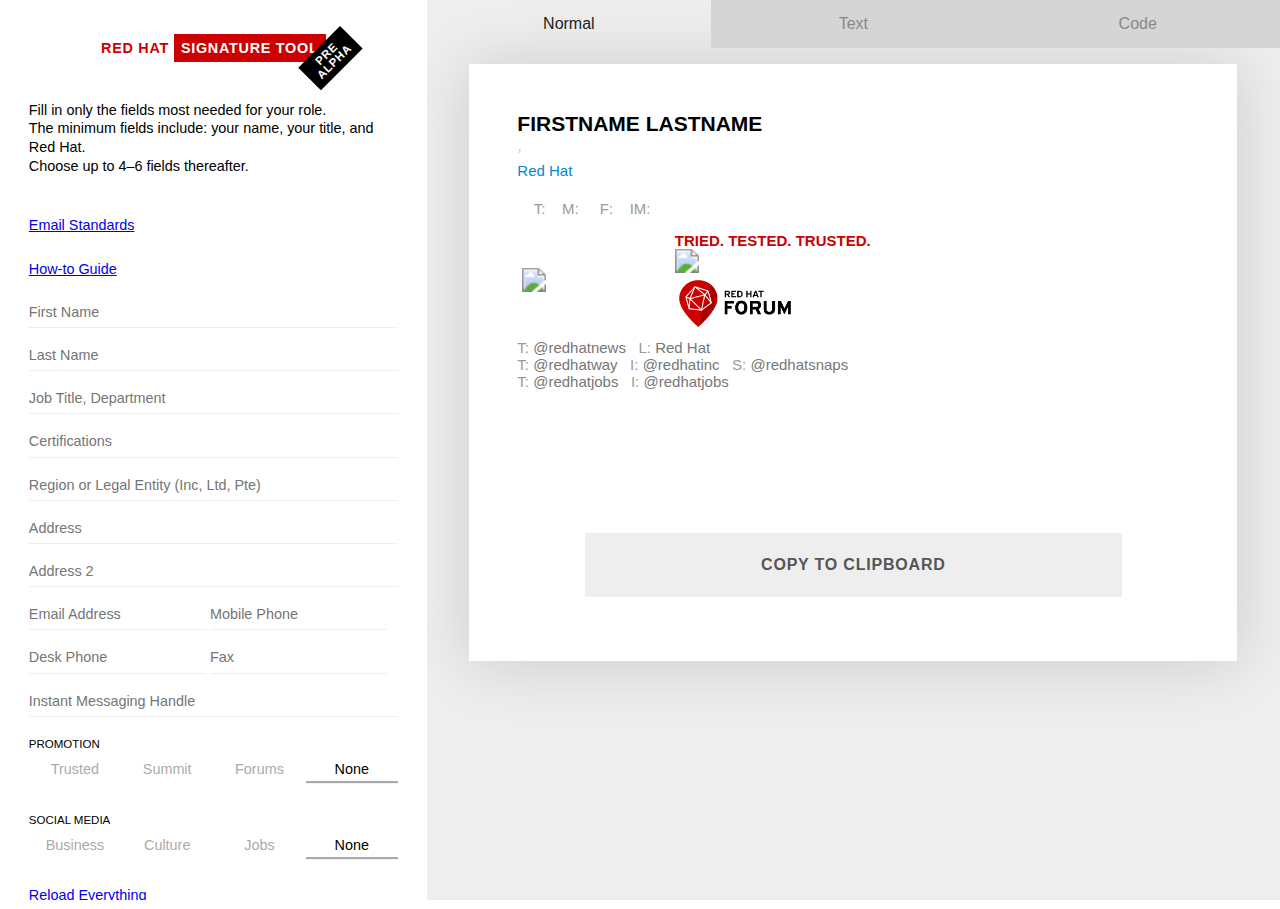
==== commit fa8f2012: "messaging updates" ====
--- a/index.html
+++ b/index.html
@@ -18,10 +18,12 @@
 
 <p style="line-height:1.3em; padding: 1em 0;">Fill in only the fields most needed for your role. <br>The minimum fields include: your name, your title, and Red Hat. <br>Choose up to 4–6 fields thereafter. </p>
 
-<a href="javascript:location.reload(true)">Reload Everything</a>
+<a href="#">Email Standards </a><br>
+<a href="#">How-to Guide</a> <br>
 
 
-<input type="text"  class="firstname"  name="firstname" placeholder="First Name"/>
+
+<input type="text"  class="firstname"  name="firstname" placeholder="First Name" required/>
 <input type="text"  class="lastname"   name="lastname"  placeholder="Last Name"/>
 <input type="text"  class="position"  placeholder="Job Title, Department"/>
 <input type="text"  class="certs"      placeholder="Certifications"/>
@@ -67,6 +69,7 @@
 <span></span></div>
 
 
+<a href="javascript:location.reload(true)">Reload Everything</a>
 
 </form>
 
@@ -103,7 +106,7 @@
   <img width="80px"  height="auto"  style="outline:0"  src="[data-uri]
 "></a></div></td></tr></table>
 <div class="social" style="font-weight:normal; font-size:10px;">
-<div class="social social-1"  style="color:#999;">  T: <a href="https://twitter.com/redhatnews"        title="twitter"   target="_blank" style="text-decoration:none; color:#777">@redhatnews</a> &nbsp;  L: <a href="https://www.linkedin.com/company/red-hat"  title="LinkedIn" target="_blank" style="text-decoration:none; color:#777">LinkedIn</a></div>
+<div class="social social-1"  style="color:#999;">  T: <a href="https://twitter.com/redhatnews"        title="twitter"   target="_blank" style="text-decoration:none; color:#777">@redhatnews</a> &nbsp;  L: <a href="https://www.linkedin.com/company/red-hat"  title="LinkedIn" target="_blank" style="text-decoration:none; color:#777">Red Hat</a></div>
 <div class="social social-2" style="color:#999;">  T: <a href="https://twitter.com/redhatway"        title="twitter"   target="_blank" style="text-decoration:none; color:#777">@redhatway</a> &nbsp;  I: <a href="https://instagram.com/redhatinc"      title="instagram" target="_blank" style="text-decoration:none; color:#777">@redhatinc</a> &nbsp;  S: <a href="https://snapchat.com/add/redhatsnaps" title="snapchat"  target="_blank" style="text-decoration:none; color:#777">@redhatsnaps</a></div>
 <div class="social social-3" style="color:#999;">  T: <a href="https://twitter.com/redhatjobs"        title="twitter"   target="_blank" style="text-decoration:none; color:#777">@redhatjobs</a> &nbsp;  I: <a href="https://instagram.com/redhatjobs"      title="instagram" target="_blank" style="text-decoration:none; color:#777">@redhatjobs</a> &nbsp;
 </div>
--- a/css/style.css
+++ b/css/style.css
@@ -374,7 +374,8 @@
     animation: none !important;}
 
 .sig-container{  zoom:1.5;  min-height: 30vh;
-  user-select: all;
+  user-select: all;cursor:copy;
+
 }
 
 .sig-section {
@@ -519,9 +520,9 @@
   left: 50%;
   margin-top: -3em;
   margin-left: -3em;
-  border-radius: 50%;
+
   height: 6em;
-  width: 6em;
+  width: 16em;
   transform: scale(0.01);
 }
 
@@ -530,7 +531,7 @@
  z-index:1;}
 
 .preview input:checked + label:before {
-  animation: flash .4s linear forwards;}
+  animation: flash .6s linear forwards;}
 
 .preview input:focus + label {
   animation: pulsetab .6s ease ;
@@ -538,13 +539,13 @@
 
 @keyframes flash {
   0% {
-    transform: scale(0.1);
+    transform: translate(-150%,0) skew(-45deg);
   }
   60% {
-    background-color: #fff;
+    background-color: #fafafa;
   }
   100% {
-    transform: scale(2.23);
+    transform: translate(100%,0) skew(-45deg);
   }
 }
 
@@ -607,5 +608,5 @@
 */
 
 
-
+#standard-target{cursor:no-drop}
 .help img{display:block; margin: 1em auto;max-width: 90%;}
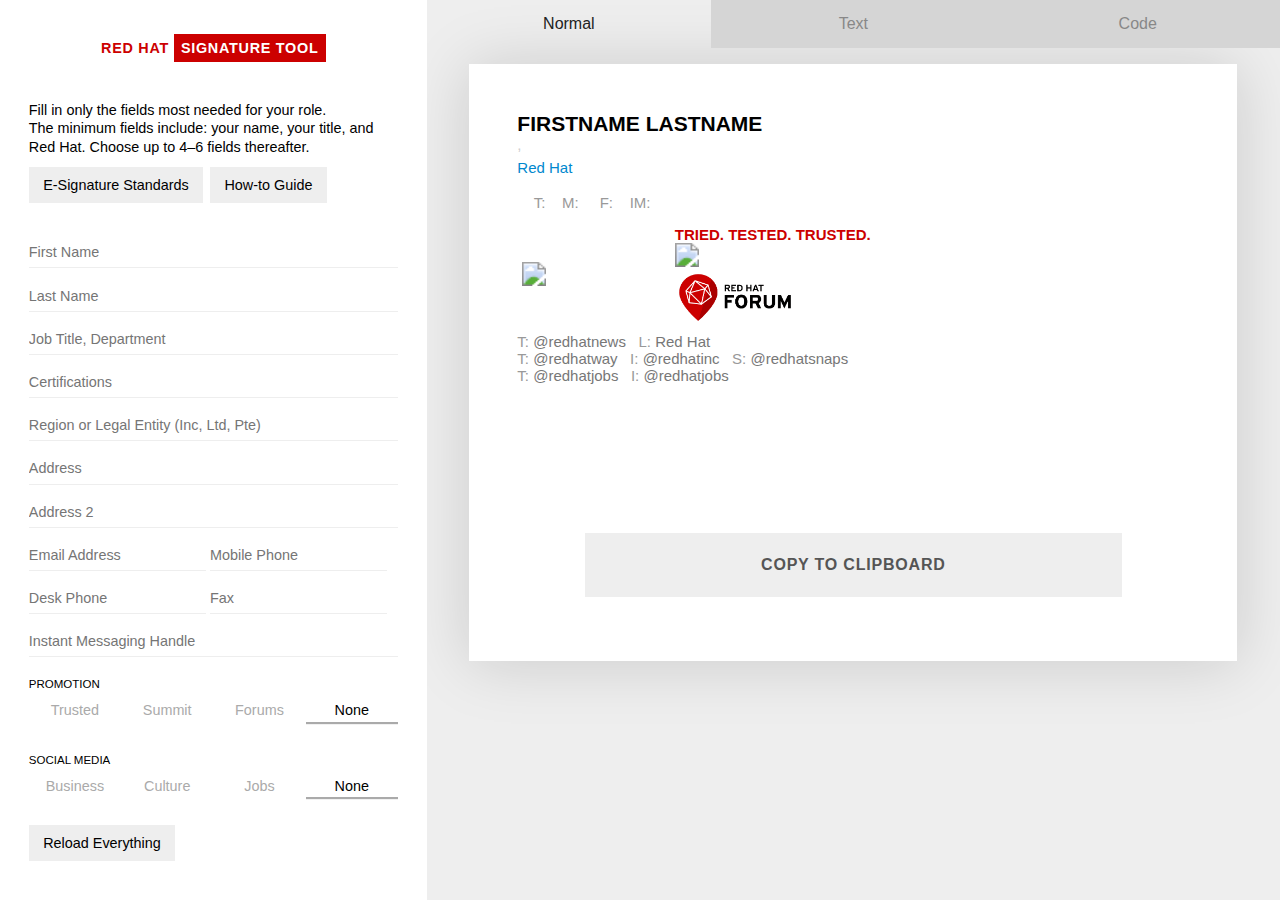
==== commit 7a69ff34: "fixed copy paste regression" ====
--- a/index.html
+++ b/index.html
@@ -14,12 +14,11 @@
 <input type="checkbox" id="hideform"/>
 <label for="hideform">Form</label>
 <form>
-<h1 class="badge">Red Hat <span>Signature Tool <em>PRE <br>Alpha</em></span></h1>
+<h1 class="badge">Red Hat <span>Signature Tool <!-- <em>Beta</em> --></span></h1>
 
-<p style="line-height:1.3em; padding: 1em 0;">Fill in only the fields most needed for your role. <br>The minimum fields include: your name, your title, and Red Hat. <br>Choose up to 4–6 fields thereafter. </p>
+<p style="line-height:1.3em; padding: 1em 0;">Fill in only the fields most needed for your role. <br>The minimum fields include: your name, your title, and Red Hat.  Choose up to 4–6 fields thereafter. <br><a href="http://brand.redhat.com/applications/email-signature/"  target="_blank">E-Signature Standards </a> <a href="https://mojo.redhat.com/docs/DOC-1126824" target="_blank">How-to Guide</a> <br>
+</p>
 
-<a href="#">Email Standards </a><br>
-<a href="#">How-to Guide</a> <br>
 
 
 
@@ -89,14 +88,14 @@
 <section  class="sig-section standard">
 <div class=" sig-container" id="standard-target">
 <p class="fullname-container" style="font-weight:bold; margin:0; padding:0; font-size: 14px; text-transform: uppercase; margin-bottom:0;"><span class="firstname-container">Firstname</span> <span class="lastname-container">Lastname</span></p>
-<p class="position-container" style="font-weight:normal; font-size:11px;  margin:0;margin-bottom:4px;  text-transform: uppercase"><span class="position"></span><span class="cert" style=color:#ccc;"">, <span  style="font-weight:normal; color:#aaa;  margin:0; "></span></span></p>
-<p  class="legal-container"  style="font-weight:normal; margin:0; font-size:11px; color:#999;"><a class="redhat-anchor" style="color:#0088ce;font-size:10px;margin:0;text-decoration:none;font-family:'overpass', sans-serif;" href="https://www.redhat.com" target="_blank">Red Hat <span><br><br></span></a></p>
-<span class="address-container" style="font-size:10px; margin: 0; color:#999;"><p style="font-size:11px; margin: 0 ;"></p></span>
-<span class="address2-container" ><p style="font-size:11px; margin: 0 ; color:#aaa;"></p></span>
+<p class="position-container" style="font-weight:normal; font-size:10px;  margin:0;margin-bottom:4px;  text-transform: uppercase"><span class="position"></span><span class="cert" style=color:#ccc;"">, <span  style="font-weight:normal; color:#aaa;  margin:0; "></span></span></p>
+<p  class="legal-container"  style="font-weight:normal; margin:0; font-size:10px; color:#999;"><a class="redhat-anchor" style="color:#0088ce;font-size:10px;margin:0;text-decoration:none;font-family:'overpass', sans-serif;" href="https://www.redhat.com" target="_blank">Red Hat <span><br><br></span></a></p>
+<span class="address-container" style="font-size:10px; margin: 0; color:#999;"><p style="font-size:10px; margin: 0 ;"></p></span>
+<span class="address2-container" ><p style="font-size:10px; margin: 0 ; color:#999;"></p></span>
 <p class="contact-container" style="font-weight:normal; margin:0; font-size:10px; color:#999; margin-bottom:6px; "><span class="email-container" style="margin:0; padding:0;">
 <a class="email-anchor" style="color:#0088ce;font-size:10px;margin:0;text-decoration:none;font-family:'overpass', sans-serif;" href="mailto:"><span class="output_email_address"></span></a>&nbsp; &nbsp;</span>
-<span class="telephone-container">T: <a href="" style="color:#0088ce;font-size:11px;margin:0;text-decoration:none;font-family:'overpass', sans-serif;"></a>  &nbsp; &nbsp;</span><span class="mobile-container"   >M: <a href="" style="color:#0088ce;font-size:11px;margin:0;text-decoration:none;font-family:'overpass', sans-serif;"></a>  &nbsp; &nbsp;</span>
-<span class="fax-container"      >F: <a href="" style="color:#0088ce;font-size:11px;margin:0;text-decoration:none;font-family:'overpass', sans-serif;"></a>  &nbsp; &nbsp;</span><span class="im-container"      >IM: <span></span></span></p>
+<span class="telephone-container">T: <a href="" style="color:#0088ce;font-size:10px;margin:0;text-decoration:none;font-family:'overpass', sans-serif;"></a>  &nbsp; &nbsp;</span><span class="mobile-container"   >M: <a href="" style="color:#0088ce;font-size:11px;margin:0;text-decoration:none;font-family:'overpass', sans-serif;"></a>  &nbsp; &nbsp;</span>
+<span class="fax-container"      >F: <a href="" style="color:#0088ce;font-size:10px;margin:0;text-decoration:none;font-family:'overpass', sans-serif;"></a>  &nbsp; &nbsp;</span><span class="im-container"      >IM: <span></span></span></p>
 <table border="0" cell-padding="0" cell-spacing="0"><tr><td width="100px"><a href="https://red.ht/sig"> <img src="https://www.redhat.com/profiles/rh/themes/redhatdotcom/img/logo-red-hat-black.png" width="90" height="auto"></a> </td>
 <td class="promo" style="font-weight:normal; font-size:10px; ">
 <div class="promo promo-1"><a href="https://redhat.com/trusted" style="text-decoration: none; color:#c00; font-weight: bold;">TRIED. TESTED. TRUSTED.</a></div>
@@ -169,6 +168,8 @@
 </section>
 <script src="js/clipboard.min.js"></script>
 <script src="js/index.js"></script>
-
+<script>
+new Clipboard('.btn');
+</script>
 </body>
 </html>
--- a/css/style.css
+++ b/css/style.css
@@ -73,7 +73,12 @@
   margin: 1em 0;
 }
 
-.plaintext {
+
+form a{text-decoration: none;  margin-right:.2em; display: inline-block; padding: 0 1em ; height:2.5em; line-height:2.5em; color:#000; background-color:#eee; margin-top:.6666em;}
+form a:hover,form a:active{box-shadow: inset 0 0 0 .1em}
+form a:focus{box-shadow: inset 0 0 0 .2em #0aa6d9; background-color: white;}
+
+.plaintext .sig-container{
   font-family: overpass-mono, monospace;
   font-size: 10px;
 }
@@ -96,8 +101,7 @@
 
 .preview {
   height: 100vh;
-  overflow:auto;over
-  background-image: linear-gradient(to left, transparent 0%, #aaa 100%) ;
+   overflow:auto;
 background-color:#eee;
   background-repeat: repeat-y;
   background-size: .5em;
@@ -198,12 +202,12 @@
   color: #000;
 }
 .options [type="radio"]:focus + label {
-  color: 000;
+  color: #000;
 
 }
  .options [type="radio"]:focus ~ span {
   background-color: transparent;
-  top: 3.25em;focus
+  top: 3.25em;
   opacity: 0.4;
   height: .4em; box-shadow: none;
   animation: pulse 3s ease ;
@@ -255,6 +259,7 @@
     }
 }
 @media (min-width: 70em) {
+
   form {
     width: 33.333%;
     min-height: 100vh;
@@ -381,7 +386,7 @@
 .sig-section {
   max-width: 90%;
   min-width: 30%;
-  padding: 3em;
+  padding: 3em !important;
   box-shadow: 0 0.1em 3.75em rgba(0, 0, 0, 0.15);
   margin: 0 auto !important;
   background-color: white;
@@ -531,11 +536,15 @@
  z-index:1;}
 
 .preview input:checked + label:before {
-  animation: flash .6s linear forwards;}
+  animation: flash .6s linear forwards;
+
+}
 
 .preview input:focus + label {
   animation: pulsetab .6s ease ;
-  box-shadow: inset 0  0.2em #7cd5ee;}
+  box-shadow: inset 0  0.2em #7cd5ee;
+
+}
 
 @keyframes flash {
   0% {
@@ -579,6 +588,7 @@
 }
 
 
+
 @keyframes fade-in{
   0%{opacity:0}
   50%{opacity:0}
@@ -591,6 +601,7 @@
     color: #fff;
 }
 
+.btn:active, .btn:focus{box-shadow: 0 0 0 .1em #200}
 
 
 /*error when too many values exist - currently busted */
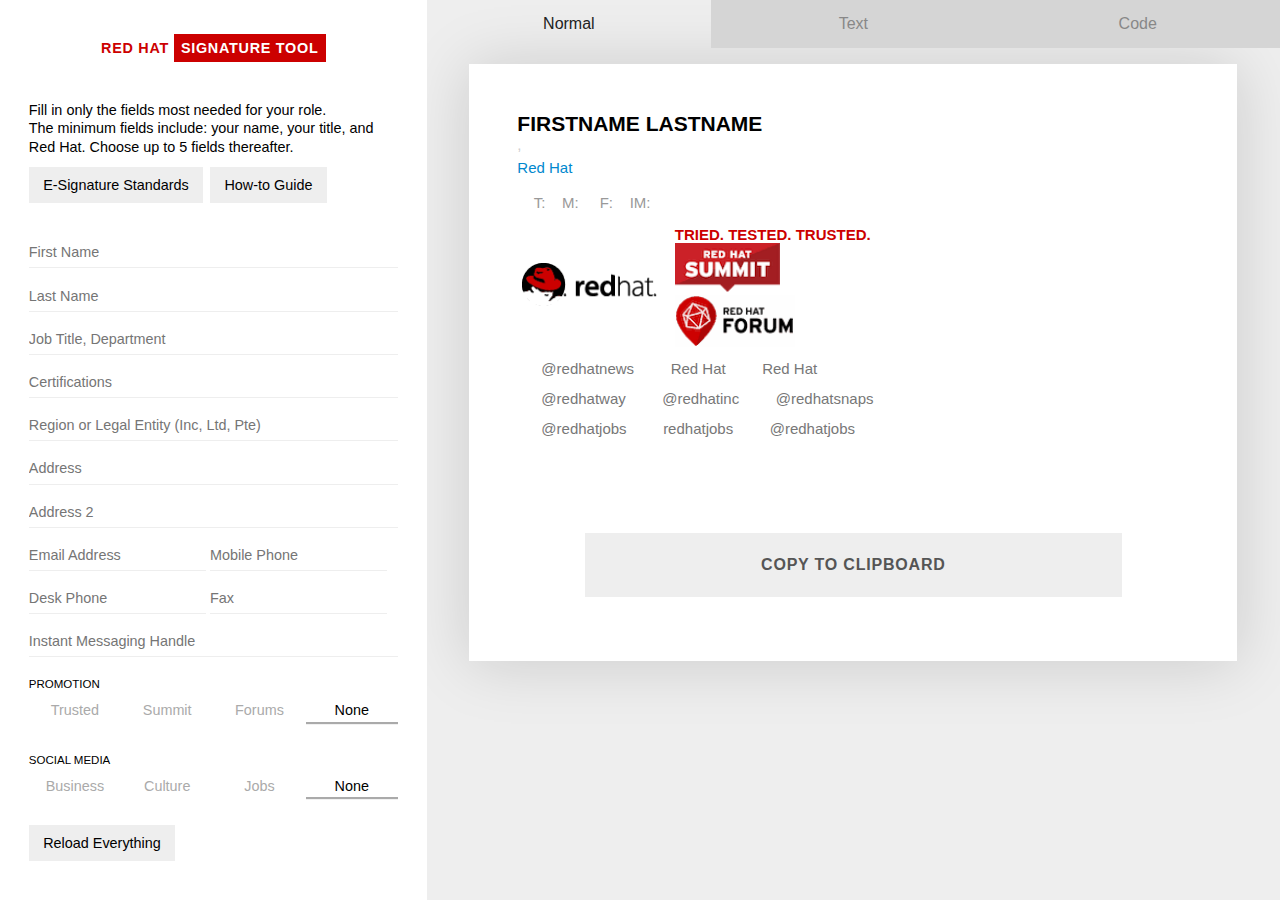
==== commit e5db4964: "fixed redhatjobs facebook and image links" ====
--- a/index.html
+++ b/index.html
@@ -16,7 +16,7 @@
 <form>
 <h1 class="badge">Red Hat <span>Signature Tool <!-- <em>Beta</em> --></span></h1>
 
-<p style="line-height:1.3em; padding: 1em 0;">Fill in only the fields most needed for your role. <br>The minimum fields include: your name, your title, and Red Hat.  Choose up to 4–6 fields thereafter. <br><a href="http://brand.redhat.com/applications/email-signature/"  target="_blank">E-Signature Standards </a> <a href="https://mojo.redhat.com/docs/DOC-1126824" target="_blank">How-to Guide</a> <br>
+<p style="line-height:1.3em; padding: 1em 0;">Fill in only the fields most needed for your role. <br>The minimum fields include: your name, your title, and Red Hat.  Choose up to 5 fields thereafter. <br><a href="http://brand.redhat.com/applications/email-signature/"  target="_blank">E-Signature Standards </a> <a href="https://mojo.redhat.com/docs/DOC-1126824" target="_blank">How-to Guide</a> <br>
 </p>
 
 
@@ -96,18 +96,22 @@
 <a class="email-anchor" style="color:#0088ce;font-size:10px;margin:0;text-decoration:none;font-family:'overpass', sans-serif;" href="mailto:"><span class="output_email_address"></span></a>&nbsp; &nbsp;</span>
 <span class="telephone-container">T: <a href="" style="color:#0088ce;font-size:10px;margin:0;text-decoration:none;font-family:'overpass', sans-serif;"></a>  &nbsp; &nbsp;</span><span class="mobile-container"   >M: <a href="" style="color:#0088ce;font-size:11px;margin:0;text-decoration:none;font-family:'overpass', sans-serif;"></a>  &nbsp; &nbsp;</span>
 <span class="fax-container"      >F: <a href="" style="color:#0088ce;font-size:10px;margin:0;text-decoration:none;font-family:'overpass', sans-serif;"></a>  &nbsp; &nbsp;</span><span class="im-container"      >IM: <span></span></span></p>
-<table border="0" cell-padding="0" cell-spacing="0"><tr><td width="100px"><a href="https://red.ht/sig"> <img src="https://www.redhat.com/profiles/rh/themes/redhatdotcom/img/logo-red-hat-black.png" width="90" height="auto"></a> </td>
+<table border="0" cell-padding="0" cell-spacing="0"><tr><td width="100px"><a href="https://red.ht/sig"> <img src="img/sig-redhat.png" width="90" height="auto"></a> </td>
 <td class="promo" style="font-weight:normal; font-size:10px; ">
 <div class="promo promo-1"><a href="https://redhat.com/trusted" style="text-decoration: none; color:#c00; font-weight: bold;">TRIED. TESTED. TRUSTED.</a></div>
 <div class="promo promo-2"><a href="https://redhat.com/summit"  style="text-decoration:none;" target="_blank"><img outline="0" width="70px"
-height="auto" style="outline:0" src="https://www.redhat.com/cms/managed-files/summit_logo_170_0.png" /></a></div>
+height="auto" style="outline:0" src="img/sig-summit.png" /></a></div>
 <div class="promo promo-3"><a href="https://www.redhat.com/en/about/events?f[0]=field_event_type%3A531&rset1_format=list"  style="text-decoration:none;" target="_blank">
-  <img width="80px"  height="auto"  style="outline:0"  src="[data-uri]
-"></a></div></td></tr></table>
+  <img width="80px"  height="auto"  style="outline:0"  src="img/sig-forum.png"></a></div></td></tr></table>
 <div class="social" style="font-weight:normal; font-size:10px;">
-<div class="social social-1"  style="color:#999;">  T: <a href="https://twitter.com/redhatnews"        title="twitter"   target="_blank" style="text-decoration:none; color:#777">@redhatnews</a> &nbsp;  L: <a href="https://www.linkedin.com/company/red-hat"  title="LinkedIn" target="_blank" style="text-decoration:none; color:#777">Red Hat</a></div>
-<div class="social social-2" style="color:#999;">  T: <a href="https://twitter.com/redhatway"        title="twitter"   target="_blank" style="text-decoration:none; color:#777">@redhatway</a> &nbsp;  I: <a href="https://instagram.com/redhatinc"      title="instagram" target="_blank" style="text-decoration:none; color:#777">@redhatinc</a> &nbsp;  S: <a href="https://snapchat.com/add/redhatsnaps" title="snapchat"  target="_blank" style="text-decoration:none; color:#777">@redhatsnaps</a></div>
-<div class="social social-3" style="color:#999;">  T: <a href="https://twitter.com/redhatjobs"        title="twitter"   target="_blank" style="text-decoration:none; color:#777">@redhatjobs</a> &nbsp;  I: <a href="https://instagram.com/redhatjobs"      title="instagram" target="_blank" style="text-decoration:none; color:#777">@redhatjobs</a> &nbsp;
+<div class="social social-1"  style="color:#999;"><a href="https://twitter.com/redhatnews"        title="twitter"   target="_blank" style="background-image: url(img/sm-twitter.png);height:20px; text-decoration: none; color: #777; display: inline-block; line-height:20px;padding-left: 16px; background-repeat: no-repeat; background-size: 16px; background-position: 0 50%;" >@redhatnews</a> &nbsp;
+  <a href="https://www.linkedin.com/company/red-hat"  title="LinkedIn" target="_blank"  style="background-image: url(img/sm-linkedin.png);height:20px; text-decoration: none; color: #777; display: inline-block; line-height:20px;padding-left: 16px; background-repeat: no-repeat; background-size: 16px; background-position: 0 50%;">Red Hat</a>
+  &nbsp; <a href="https://www.facebook.com/RedHatInc"  title="Facebook" target="_blank" style="background-image: url(img/sm-facebook.png);height:20px; text-decoration: none; color: #777; display: inline-block; line-height:20px;padding-left: 16px; background-repeat: no-repeat; background-position: 0 50%;   background-size: 16px;">Red Hat</a> </div>
+<div class="social social-2" style="color:#999;">  <a href="https://twitter.com/redhatway"    title="twitter"   target="_blank" style="background-image: url(img/sm-twitter.png);height:20px; text-decoration: none; color: #777; display: inline-block; line-height:20px;padding-left: 16px; background-repeat: no-repeat; background-size: 16px; background-position: 0 50%;">@redhatway</a> &nbsp;
+  <a href="https://instagram.com/redhatinc"      title="instagram" target="_blank"  style="background-image: url(img/sm-instagram.png);height:20px; text-decoration: none; color: #777; display: inline-block; line-height:20px;padding-left: 16px; background-repeat: no-repeat; background-size: 16px; background-position: 0 50%;">@redhatinc</a> &nbsp;
+  <a href="https://snapchat.com/add/redhatsnaps" title="snapchat"  target="_blank" style="background-image: url(img/sm-snapchat.png);height:20px; text-decoration: none; color: #777; display: inline-block; line-height:20px;padding-left: 16px; background-repeat: no-repeat; background-size: 15px; background-position: 0 50%;">@redhatsnaps</a></div>
+<div class="social social-3" style="color:#999;">  <a href="https://twitter.com/redhatjobs"        title="twitter"   target="_blank" style="background-image: url(img/sm-twitter.png);height:20px; text-decoration: none; color: #777; display: inline-block; line-height:20px;padding-left: 16px; background-repeat: no-repeat; background-size: 16px; background-position: 0 50%;">@redhatjobs</a> &nbsp;
+  <a href="https://www.facebook.com/redhatjobs/"      title="facebook" target="_blank" style="background-image: url(img/sm-facebook.png);height:20px; text-decoration: none; color: #777; display: inline-block; line-height:20px;padding-left: 16px; background-repeat: no-repeat; background-size: 16px; background-position: 0 50%;">redhatjobs</a> &nbsp; <a href="https://instagram.com/redhatjobs"      title="instagram" target="_blank" style="background-image: url(img/sm-instagram.png);height:20px; text-decoration: none; color: #777; display: inline-block; line-height:20px;padding-left: 16px; background-repeat: no-repeat; background-size: 16px; background-position: 0 50%;">@redhatjobs</a> &nbsp;
 </div>
 </div>
 </div>
@@ -136,7 +140,7 @@
 
   <p>
     <span class="promo">
-      www.redhat.com  |
+      redhat.com  |
       <span class="promo promo-1">TRIED. TESTED. TRUSTED. | redhat.com/trusted</span>
       <span class="promo promo-2"> Red Hat Summit | redhat.com/summit </span>
       <span class="promo promo-3">Red Hat Forum - We are coming to a city near you</span>
@@ -144,7 +148,7 @@
   </p>
 
   <div class="social" >
-  <div class="social social-1" > Twitter: @redhatnews | linkedin.com/company/red-hat  </div>
+  <div class="social social-1" > Twitter: @redhatnews | LinkedIn:  linkedin.com/company/red-hat  | Facebook: facebook.com/RedHatInc</div>
   <div class="social social-2" > Twitter:  @redhatway  | Instagram: @redhatinc |  Snapchat: @redhatsnaps </div>
   <div class="social social-3" > Twitter: @redhatjobs  |  Instagram: @redhatjobs  </div>
   </div>
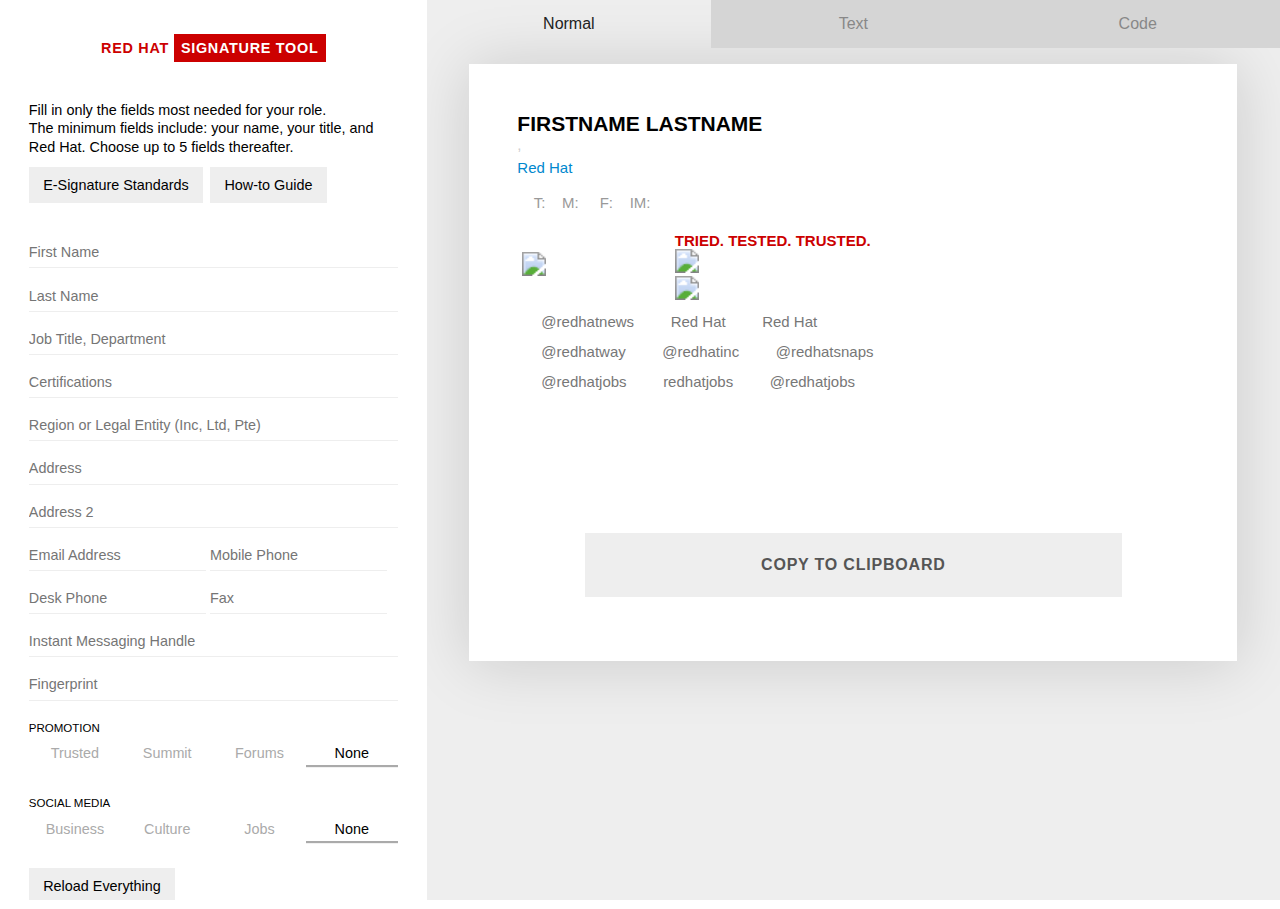
==== commit bfd5ce66: "added jim example" ====
--- a/index.html
+++ b/index.html
@@ -35,6 +35,7 @@
 <input type="tel"   class="telephone" placeholder="Desk Phone"/>
 <input type="tel"   class="fax" placeholder="Fax"/>
 <input type="text"  class="im"  placeholder="Instant Messaging Handle"/>
+<input type="text"  class="fingerprint"  placeholder="Fingerprint"/>
 
 <h3>Promotion</h3>
 <div class="promo-selector options">
@@ -96,22 +97,24 @@
 <a class="email-anchor" style="color:#0088ce;font-size:10px;margin:0;text-decoration:none;font-family:'overpass', sans-serif;" href="mailto:"><span class="output_email_address"></span></a>&nbsp; &nbsp;</span>
 <span class="telephone-container">T: <a href="" style="color:#0088ce;font-size:10px;margin:0;text-decoration:none;font-family:'overpass', sans-serif;"></a>  &nbsp; &nbsp;</span><span class="mobile-container"   >M: <a href="" style="color:#0088ce;font-size:11px;margin:0;text-decoration:none;font-family:'overpass', sans-serif;"></a>  &nbsp; &nbsp;</span>
 <span class="fax-container"      >F: <a href="" style="color:#0088ce;font-size:10px;margin:0;text-decoration:none;font-family:'overpass', sans-serif;"></a>  &nbsp; &nbsp;</span><span class="im-container"      >IM: <span></span></span></p>
-<table border="0" cell-padding="0" cell-spacing="0"><tr><td width="100px"><a href="https://red.ht/sig"> <img src="img/sig-redhat.png" width="90" height="auto"></a> </td>
+<p class="fingerprint-container" style="font-size:10px; margin: 0; margin-bottom:1em; color:#999;font-family: overpass-mono, monospaced"><span ></span></p>
+<table border="0" cell-padding="0" cell-spacing="0"><tr><td width="100px"><a href="https://red.ht/sig"> <img src="https://www.redhat.com/files/brand/email/sig-redhat.png" width="90" height="auto"></a> </td>
 <td class="promo" style="font-weight:normal; font-size:10px; ">
 <div class="promo promo-1"><a href="https://redhat.com/trusted" style="text-decoration: none; color:#c00; font-weight: bold;">TRIED. TESTED. TRUSTED.</a></div>
-<div class="promo promo-2"><a href="https://redhat.com/summit"  style="text-decoration:none;" target="_blank"><img outline="0" width="70px"
-height="auto" style="outline:0" src="img/sig-summit.png" /></a></div>
+<div class="promo promo-2"><a href="https://redhat.com/summit"  style="text-decoration:none;" target="_blank">
+<img outline="0" width="70px" height="auto" style="outline:0" src="https://www.redhat.com/files/brand/email/sig-summit.png" /></a></div>
 <div class="promo promo-3"><a href="https://www.redhat.com/en/about/events?f[0]=field_event_type%3A531&rset1_format=list"  style="text-decoration:none;" target="_blank">
-  <img width="80px"  height="auto"  style="outline:0"  src="img/sig-forum.png"></a></div></td></tr></table>
+<img width="80px"  height="auto"  style="outline:0"  src="https://www.redhat.com/files/brand/email/sig-forum.png"></a></div></td></tr></table>
 <div class="social" style="font-weight:normal; font-size:10px;">
-<div class="social social-1"  style="color:#999;"><a href="https://twitter.com/redhatnews"        title="twitter"   target="_blank" style="background-image: url(img/sm-twitter.png);height:20px; text-decoration: none; color: #777; display: inline-block; line-height:20px;padding-left: 16px; background-repeat: no-repeat; background-size: 16px; background-position: 0 50%;" >@redhatnews</a> &nbsp;
-  <a href="https://www.linkedin.com/company/red-hat"  title="LinkedIn" target="_blank"  style="background-image: url(img/sm-linkedin.png);height:20px; text-decoration: none; color: #777; display: inline-block; line-height:20px;padding-left: 16px; background-repeat: no-repeat; background-size: 16px; background-position: 0 50%;">Red Hat</a>
-  &nbsp; <a href="https://www.facebook.com/RedHatInc"  title="Facebook" target="_blank" style="background-image: url(img/sm-facebook.png);height:20px; text-decoration: none; color: #777; display: inline-block; line-height:20px;padding-left: 16px; background-repeat: no-repeat; background-position: 0 50%;   background-size: 16px;">Red Hat</a> </div>
-<div class="social social-2" style="color:#999;">  <a href="https://twitter.com/redhatway"    title="twitter"   target="_blank" style="background-image: url(img/sm-twitter.png);height:20px; text-decoration: none; color: #777; display: inline-block; line-height:20px;padding-left: 16px; background-repeat: no-repeat; background-size: 16px; background-position: 0 50%;">@redhatway</a> &nbsp;
-  <a href="https://instagram.com/redhatinc"      title="instagram" target="_blank"  style="background-image: url(img/sm-instagram.png);height:20px; text-decoration: none; color: #777; display: inline-block; line-height:20px;padding-left: 16px; background-repeat: no-repeat; background-size: 16px; background-position: 0 50%;">@redhatinc</a> &nbsp;
-  <a href="https://snapchat.com/add/redhatsnaps" title="snapchat"  target="_blank" style="background-image: url(img/sm-snapchat.png);height:20px; text-decoration: none; color: #777; display: inline-block; line-height:20px;padding-left: 16px; background-repeat: no-repeat; background-size: 15px; background-position: 0 50%;">@redhatsnaps</a></div>
-<div class="social social-3" style="color:#999;">  <a href="https://twitter.com/redhatjobs"        title="twitter"   target="_blank" style="background-image: url(img/sm-twitter.png);height:20px; text-decoration: none; color: #777; display: inline-block; line-height:20px;padding-left: 16px; background-repeat: no-repeat; background-size: 16px; background-position: 0 50%;">@redhatjobs</a> &nbsp;
-  <a href="https://www.facebook.com/redhatjobs/"      title="facebook" target="_blank" style="background-image: url(img/sm-facebook.png);height:20px; text-decoration: none; color: #777; display: inline-block; line-height:20px;padding-left: 16px; background-repeat: no-repeat; background-size: 16px; background-position: 0 50%;">redhatjobs</a> &nbsp; <a href="https://instagram.com/redhatjobs"      title="instagram" target="_blank" style="background-image: url(img/sm-instagram.png);height:20px; text-decoration: none; color: #777; display: inline-block; line-height:20px;padding-left: 16px; background-repeat: no-repeat; background-size: 16px; background-position: 0 50%;">@redhatjobs</a> &nbsp;
+<div class="social social-1"  style="color:#999;"><a href="https://twitter.com/redhatnews"        title="twitter"   target="_blank" style="background: url(https://www.redhat.com/files/brand/email/sm-twitter.png) 0% / 16px transparent;height:20px; text-decoration: none; color: #777; display: inline-block; line-height:20px;padding-left: 16px; background-repeat: no-repeat; background-size: 16px; background-position: 0 50%;" >@redhatnews</a> &nbsp;
+<a href="https://www.linkedin.com/company/red-hat"  title="LinkedIn" target="_blank"  style="background: url(https://www.redhat.com/files/brand/email/sm-linkedin.png) 0% / 16px transparent;height:20px; text-decoration: none; color: #777; display: inline-block; line-height:20px;padding-left: 16px; background-repeat: no-repeat; background-size: 16px; background-position: 0 50%;">Red Hat</a>
+&nbsp; <a href="https://www.facebook.com/RedHatInc"  title="Facebook" target="_blank" style="background: url(https://www.redhat.com/files/brand/email/sm-facebook.png) 0% / 16px transparent;height:20px; text-decoration: none; color: #777; display: inline-block; line-height:20px;padding-left: 16px; background-repeat: no-repeat; background-position: 0 50%;   background-size: 16px;">Red Hat</a> </div>
+<div class="social social-2" style="color:#999;">  <a href="https://twitter.com/redhatway"    title="twitter"   target="_blank" style="background: url(https://www.redhat.com/files/brand/email/sm-twitter.png) 0% / 16px transparent;height:20px; text-decoration: none; color: #777; display: inline-block; line-height:20px;padding-left: 16px; background-repeat: no-repeat; background-size: 16px; background-position: 0 50%;">@redhatway</a> &nbsp;
+<a href="https://instagram.com/redhatinc"      title="instagram" target="_blank"  style="background: url(https://www.redhat.com/files/brand/email/sm-instagram.png) 0% / 16px transparent;height:20px; text-decoration: none; color: #777; display: inline-block; line-height:20px;padding-left: 16px; background-repeat: no-repeat; background-size: 16px; background-position: 0 50%;">@redhatinc</a> &nbsp;
+<a href="https://snapchat.com/add/redhatsnaps" title="snapchat"  target="_blank" style="background: url(https://www.redhat.com/files/brand/email/sm-snapchat.png) 0% / 16px transparent;height:20px; text-decoration: none; color: #777; display: inline-block; line-height:20px;padding-left: 16px; background-repeat: no-repeat; background-size: 15px; background-position: 0 50%;">@redhatsnaps</a></div>
+<div class="social social-3" style="color:#999;">  <a href="https://twitter.com/redhatjobs"        title="twitter"   target="_blank" style="text-decoration: none !important; background: url(https://www.redhat.com/files/brand/email/sm-twitter.png) 0% / 16px transparent;height:20px; text-decoration: none; color: #777; display: inline-block; line-height:20px;padding-left: 16px; background-repeat: no-repeat; background-size: 16px; background-position: 0 50%;">@redhatjobs</a> &nbsp;
+<a href="https://www.facebook.com/redhatjobs/" title="facebook" target="_blank" style="text-decoration: none !important; background: url(https://www.redhat.com/files/brand/email/sm-facebook.png) 0% / 16px transparent;height:20px; text-decoration: none; color: #777; display: inline-block; line-height:20px;padding-left: 16px; background-repeat: no-repeat; ">redhatjobs</a> &nbsp;
+<a href="https://instagram.com/redhatjobs"      title="instagram" target="_blank" style=" text-decoration: none !important; background: url(https://www.redhat.com/files/brand/email/sm-instagram.png) 0% / 16px transparent;height:20px; color: #777; display: inline-block; line-height:20px;padding-left: 16px; background-repeat: no-repeat; background-size: 16px; background-position: 0 50%;">@redhatjobs</a> &nbsp;
 </div>
 </div>
 </div>
@@ -137,8 +140,10 @@
       <span class="mobile-container"   >M: <a></a>  &nbsp; &nbsp;</span>
       <span class="fax-container"      >F: <a></a> &nbsp; &nbsp;</span>
       <span class="im-container"       >IM: <span></span></p>
+      <p class="fingerprint-container"><span></span></p>
 
   <p>
+
     <span class="promo">
       redhat.com  |
       <span class="promo promo-1">TRIED. TESTED. TRUSTED. | redhat.com/trusted</span>
